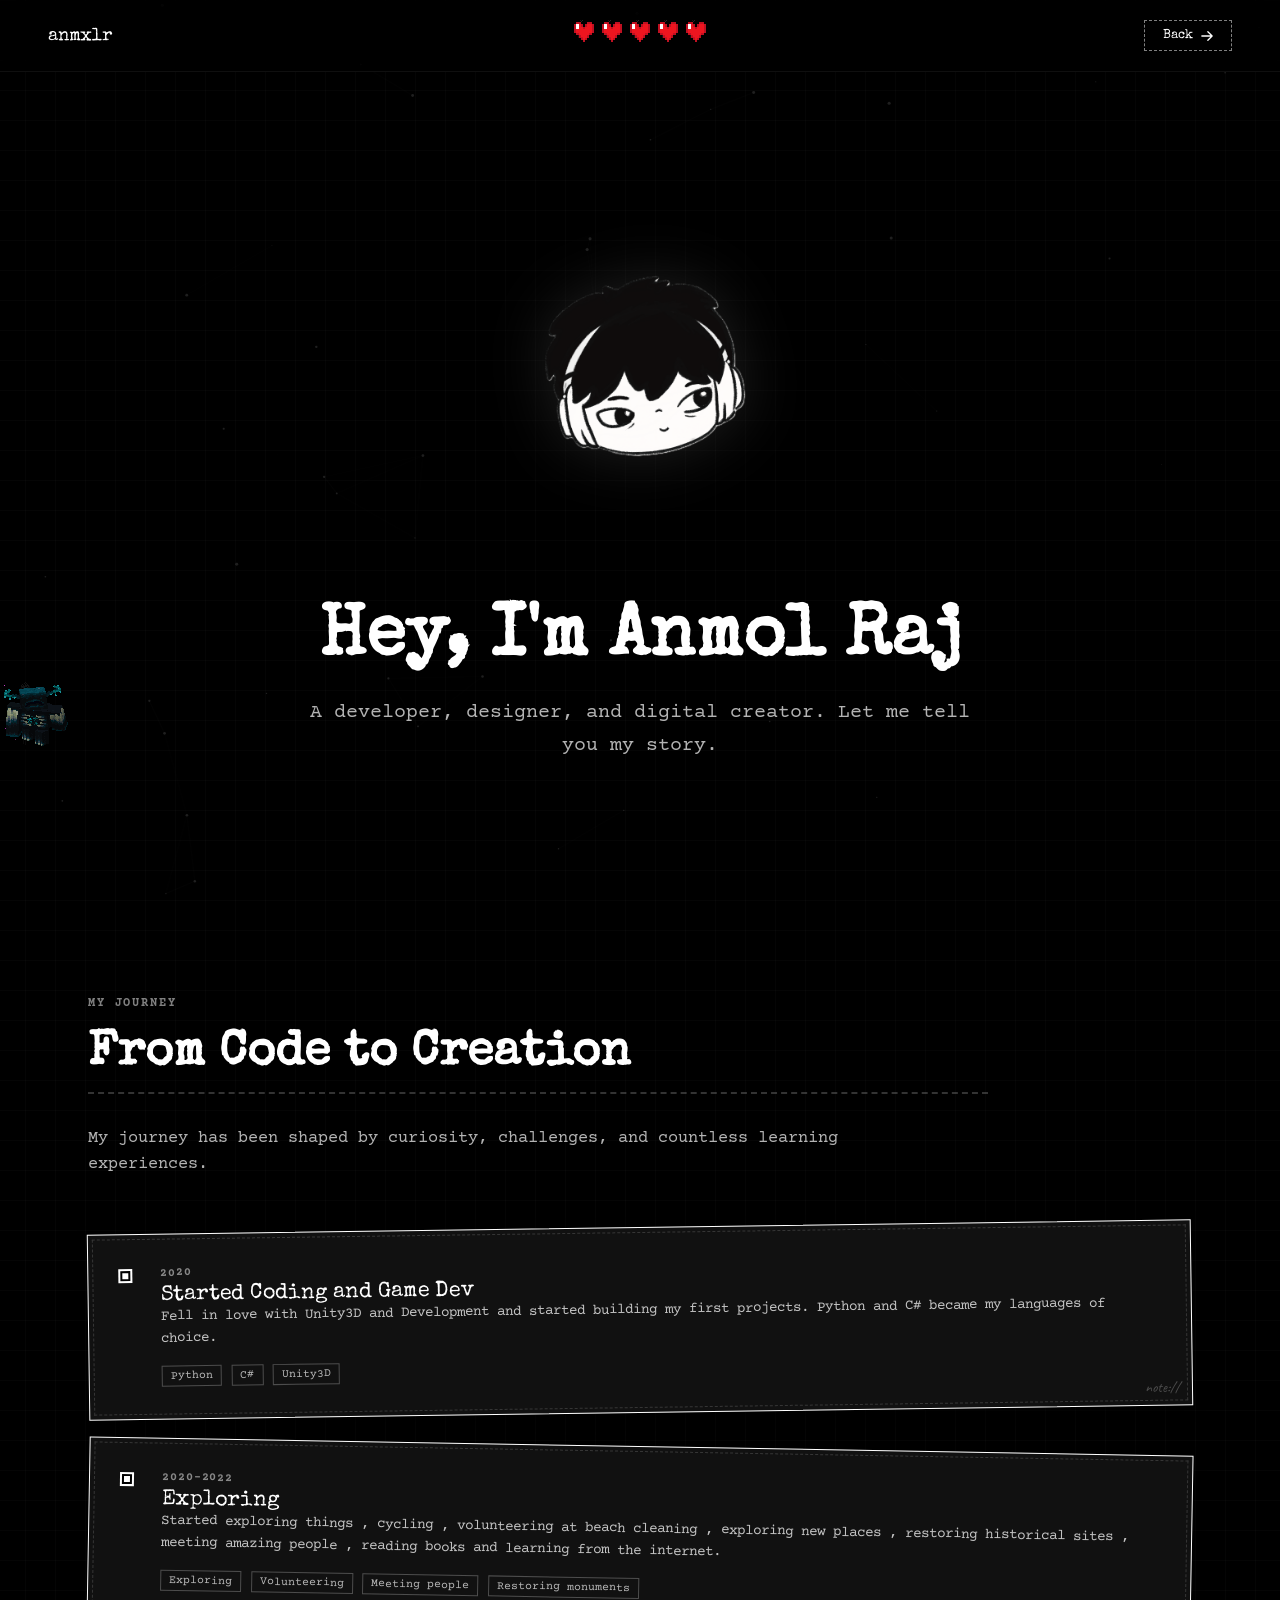
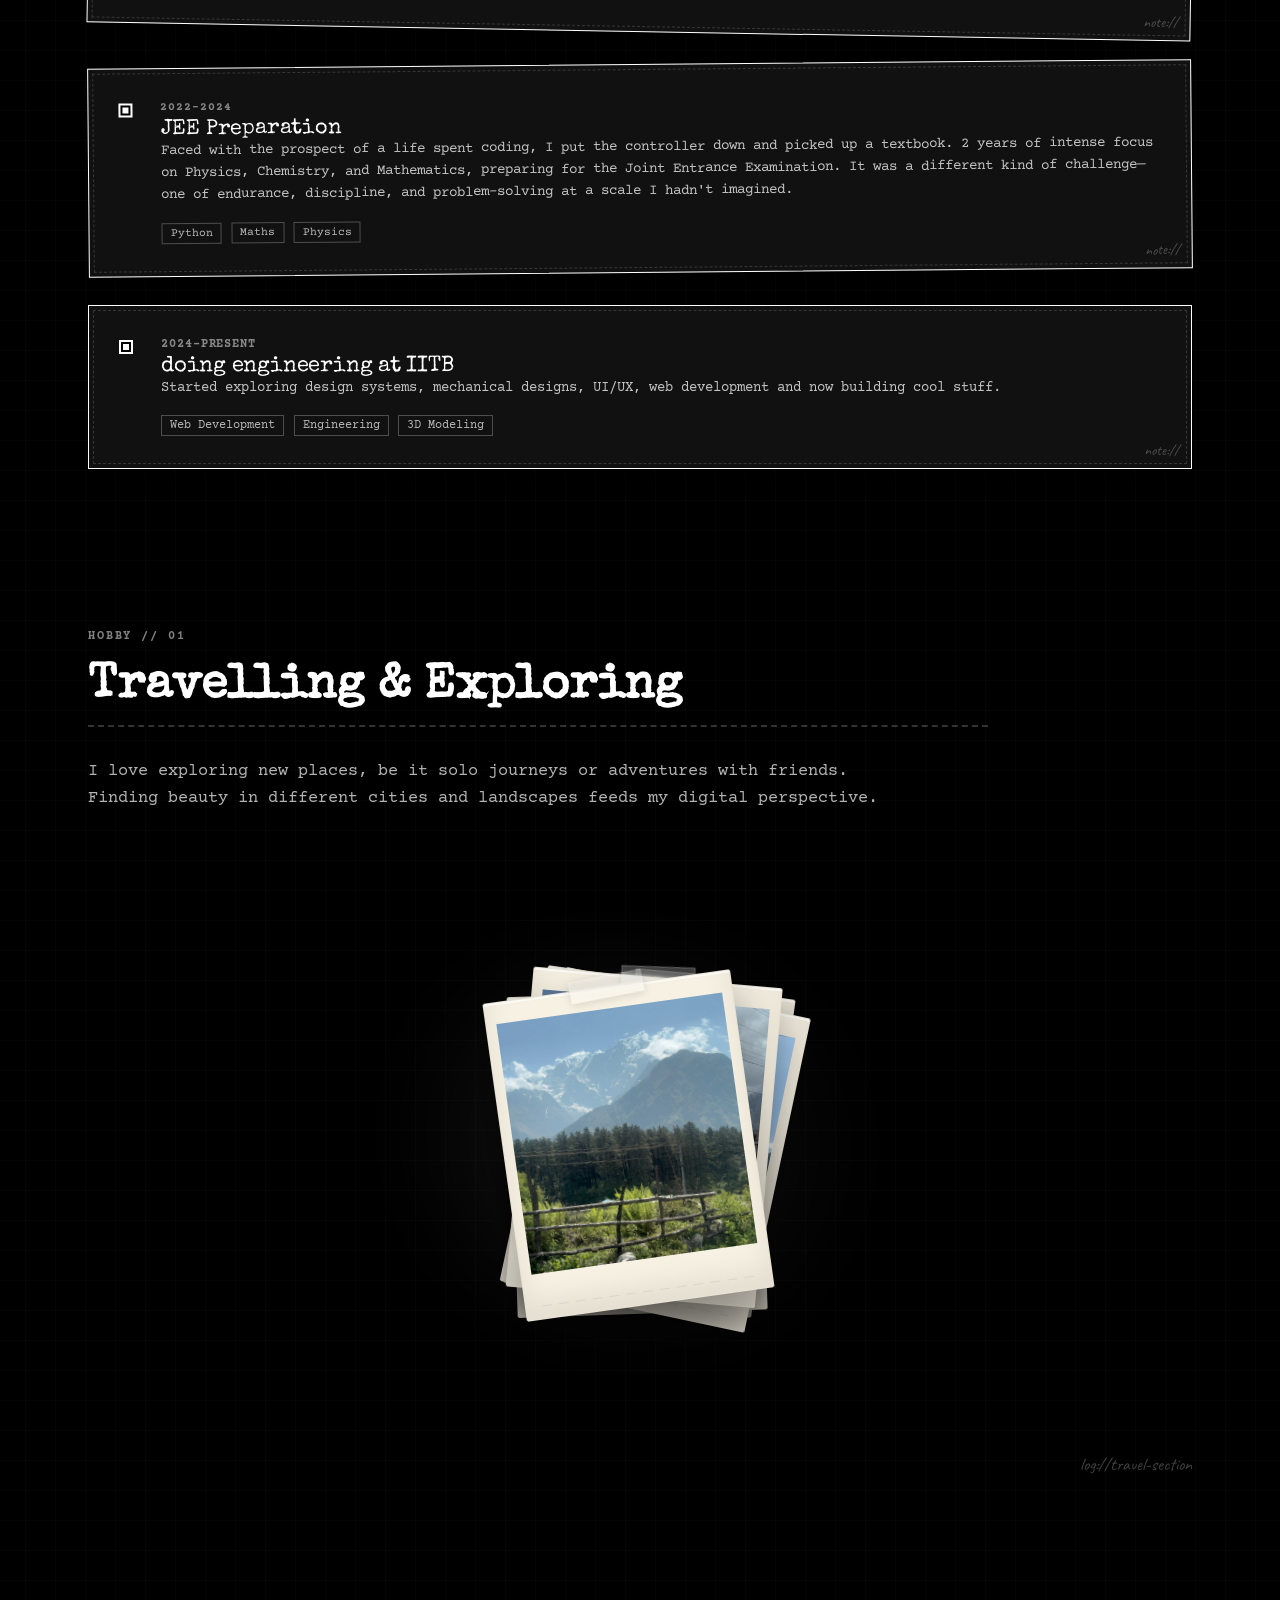
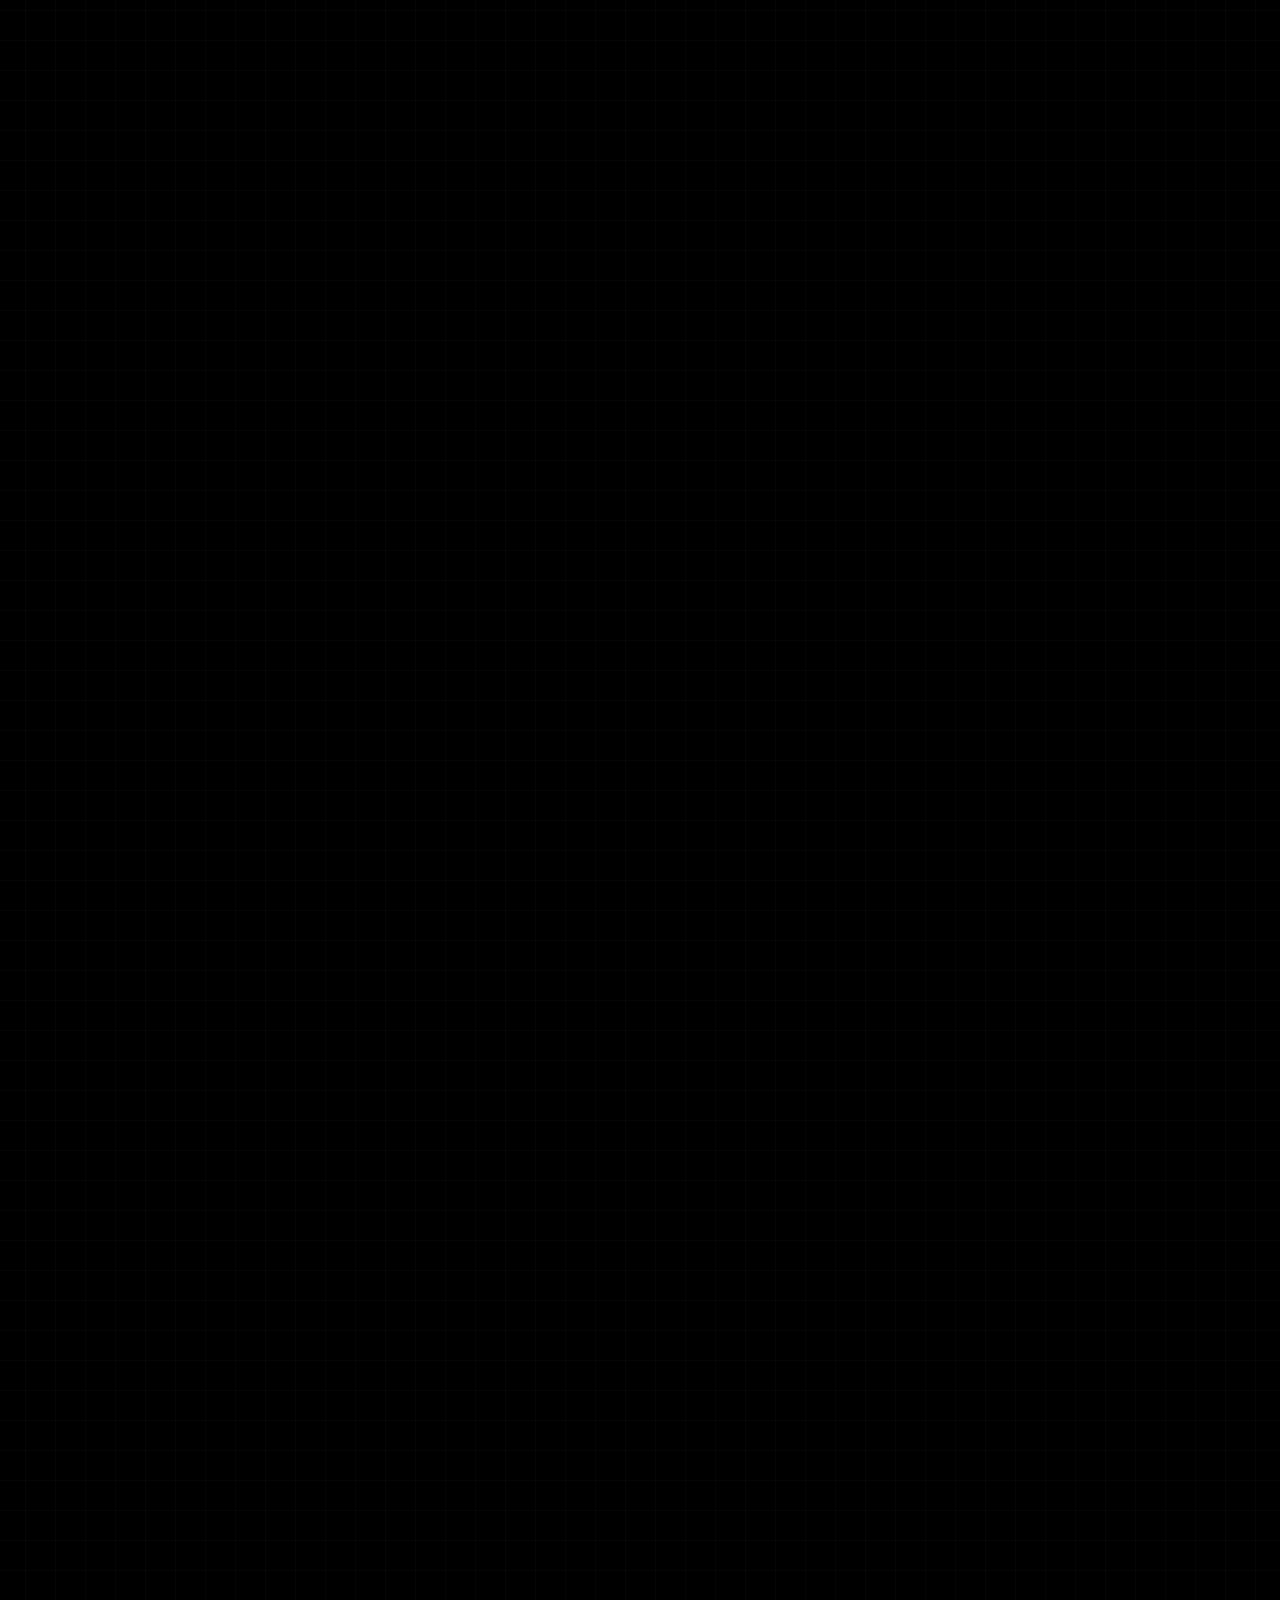
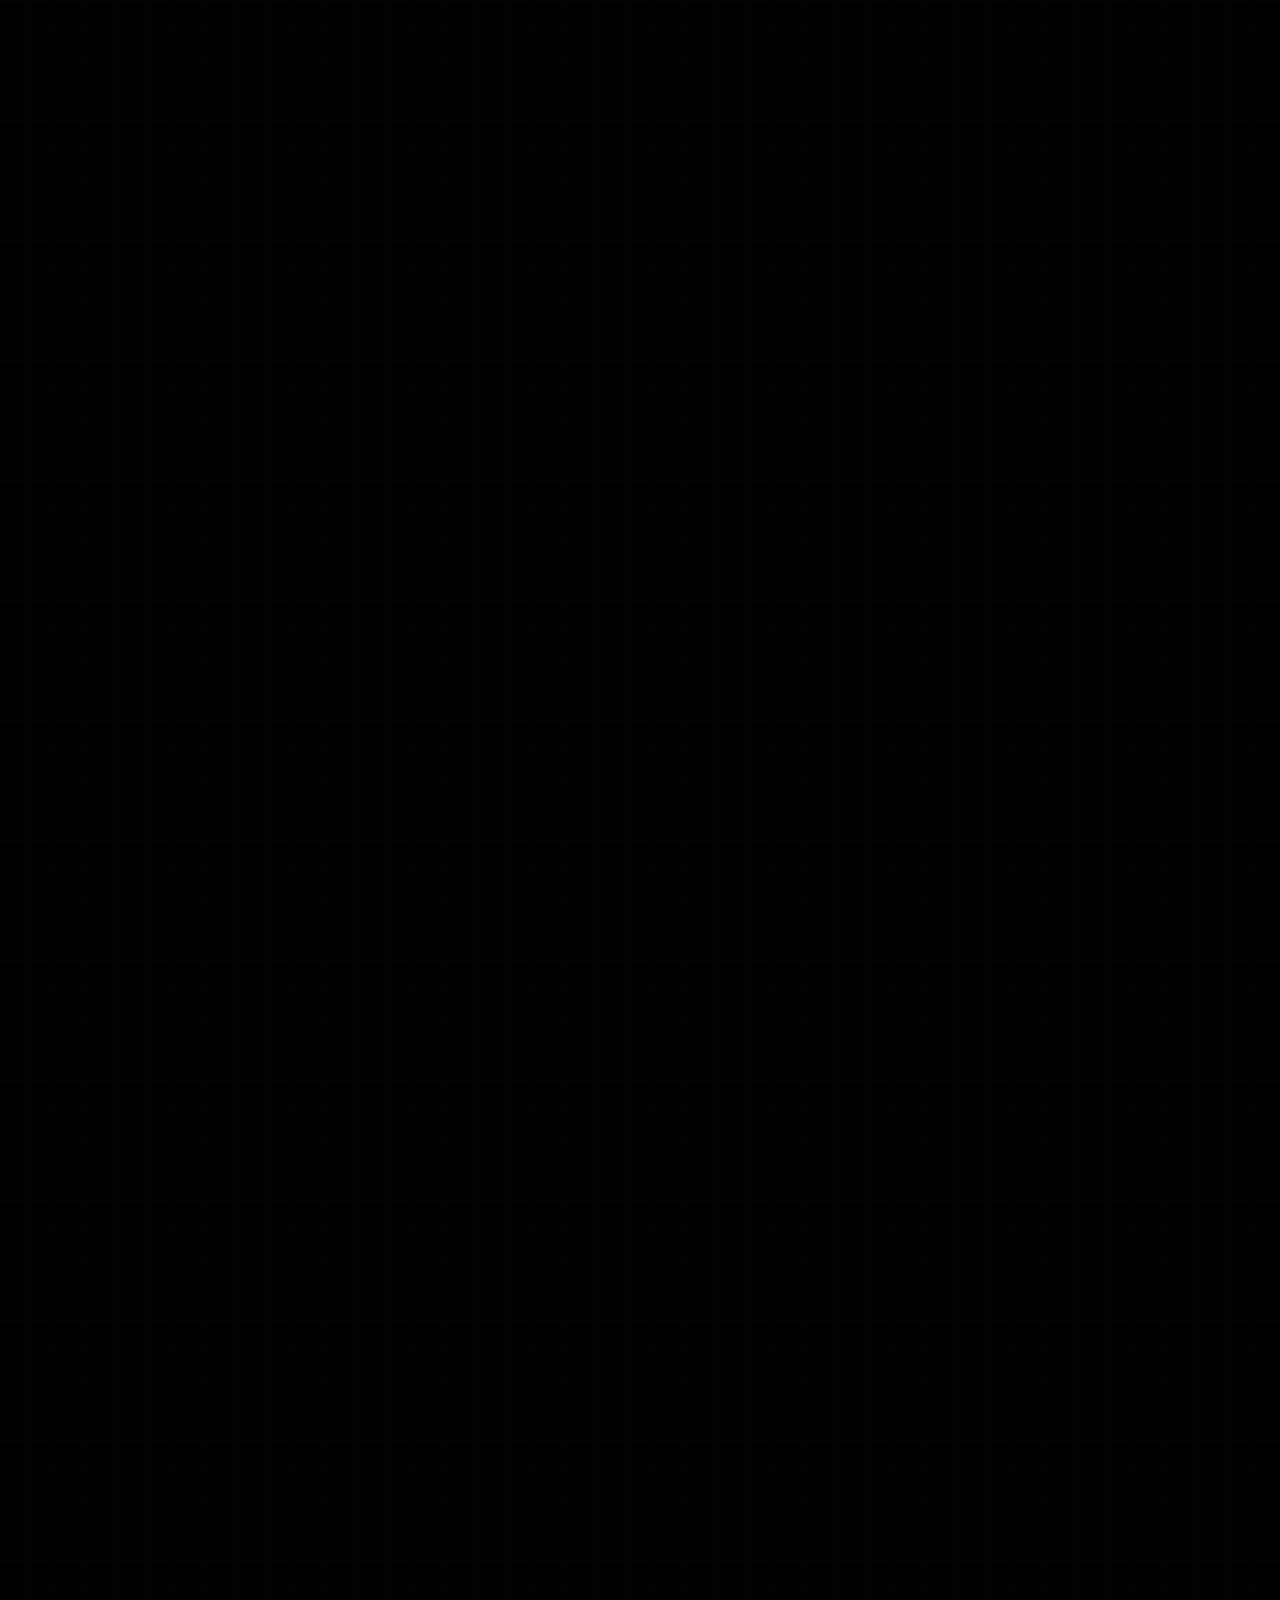
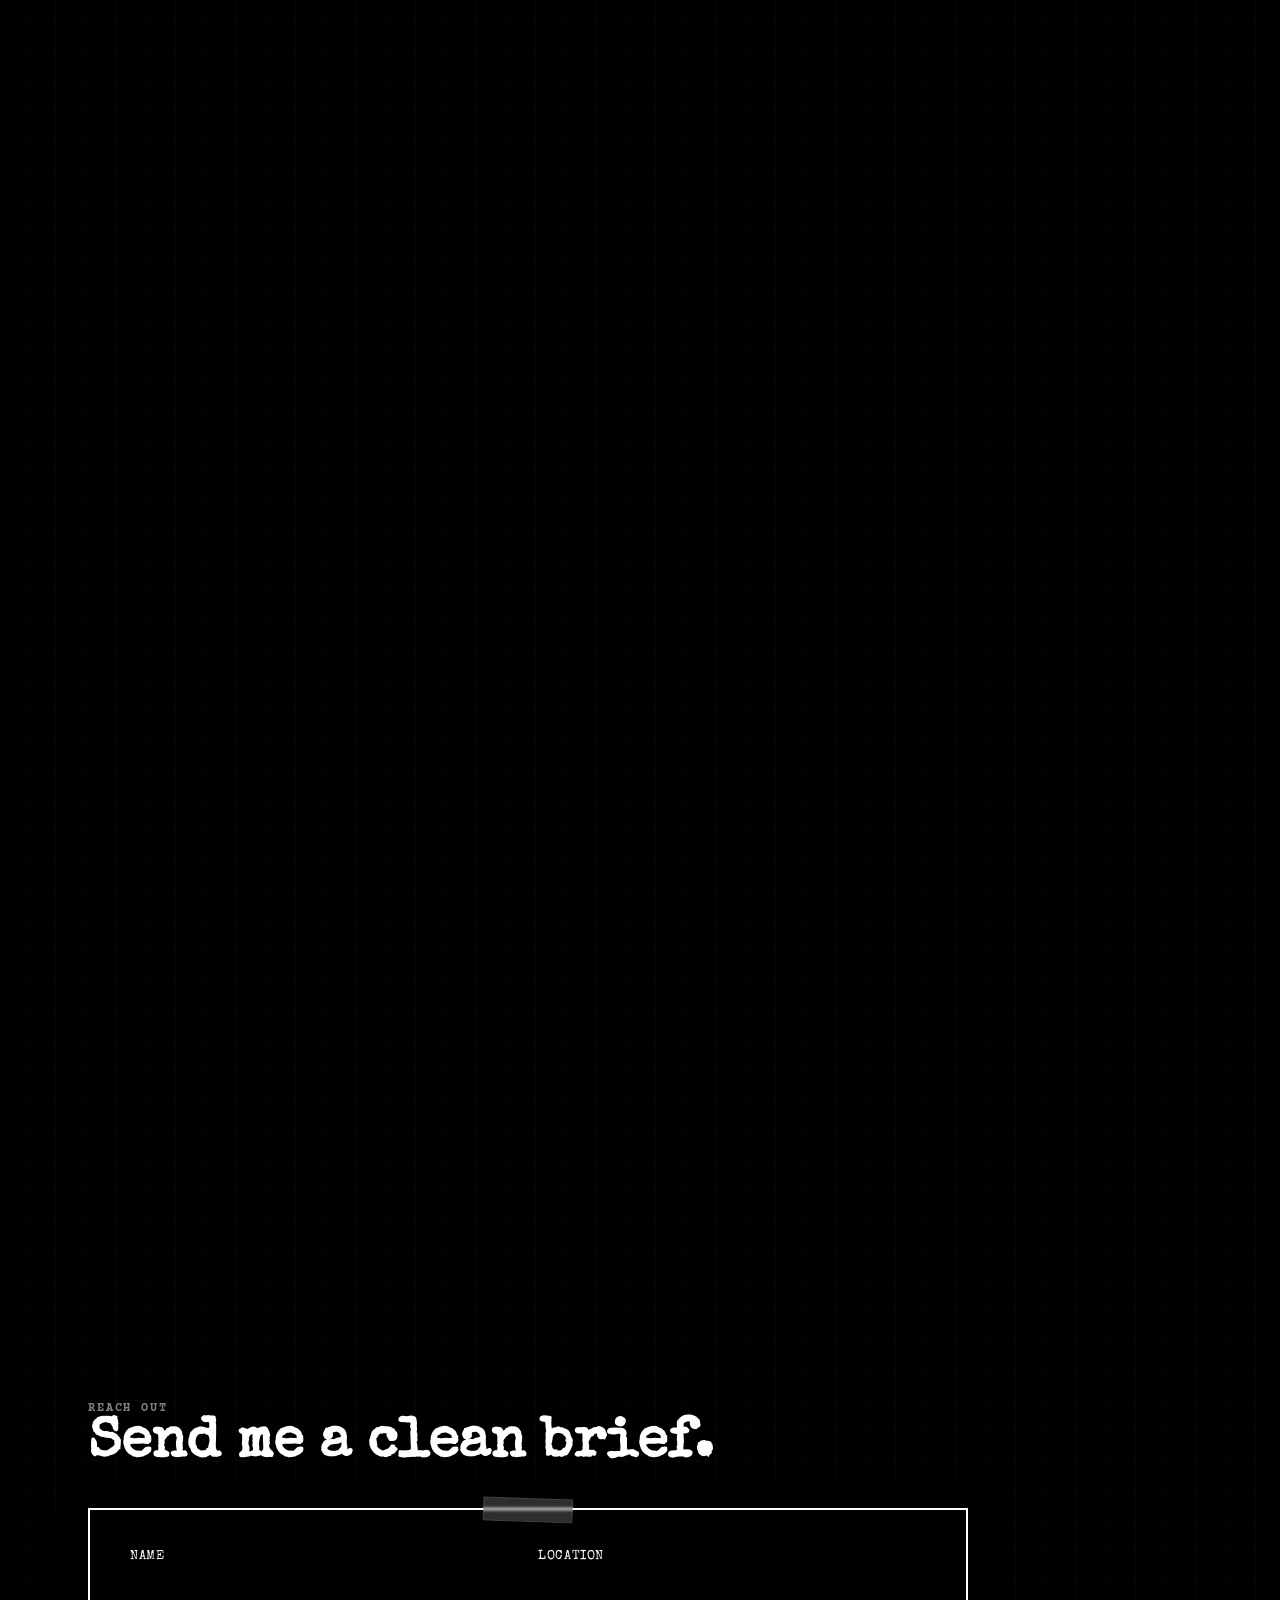
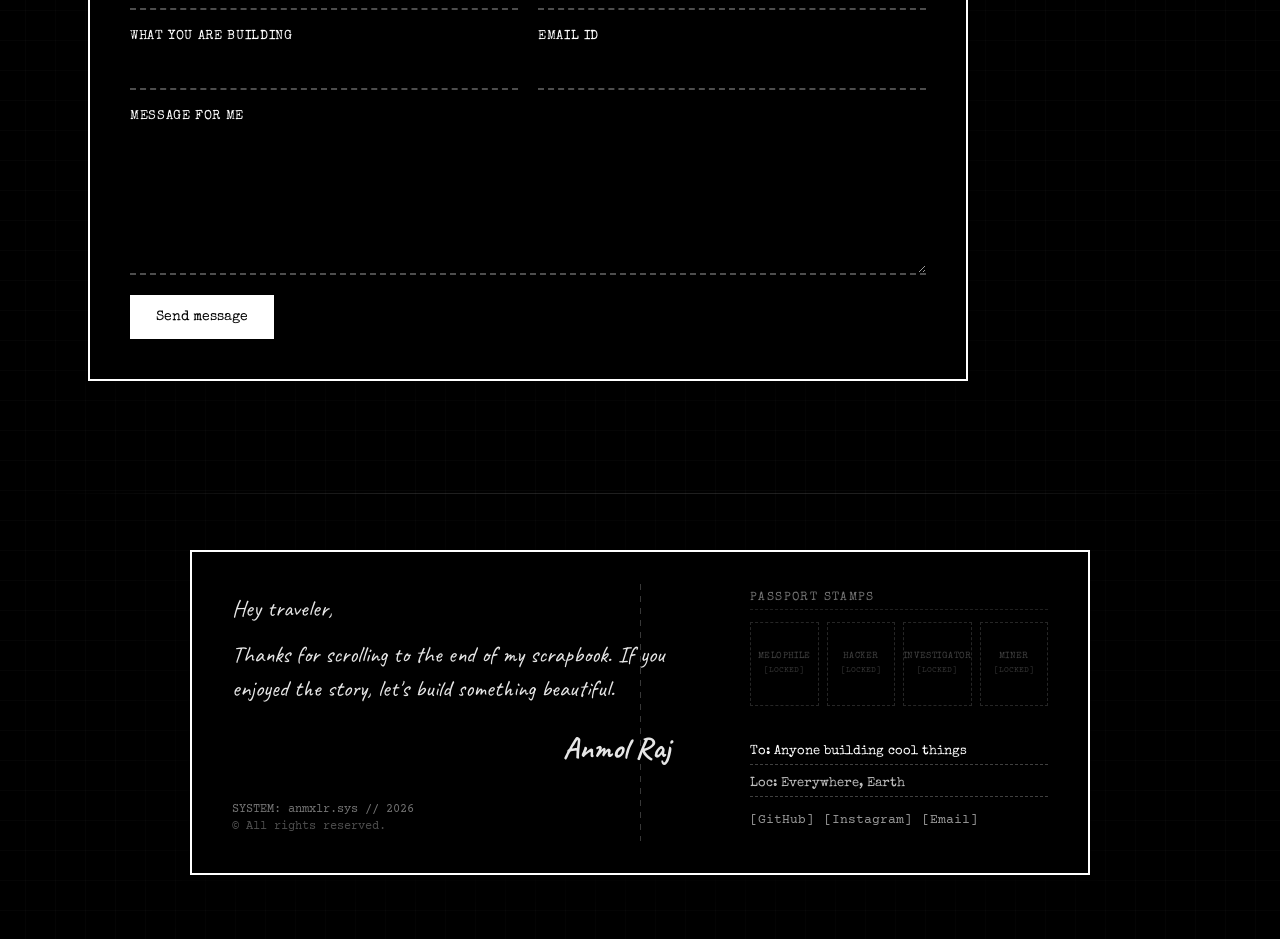
==== src/components/about.html @ 11db7ef5 "added new section , "know me"" ====
<!DOCTYPE html>
<html lang="en">

<head>
    <meta charset="UTF-8">
    <meta name="viewport" content="width=device-width, initial-scale=1.0">
    <meta name="description" content="anmxlr — personal landing page">
    <title>know me</title>
    <!-- Google Fonts for Scrapbook / Typewriter Aesthetic -->
    <link rel="preconnect" href="https://fonts.googleapis.com">
    <link rel="preconnect" href="https://fonts.gstatic.com" crossorigin>
    <link
        href="https://fonts.googleapis.com/css2?family=Caveat:wght@400;700&family=Courier+Prime:ital,wght@0,400;0,700;1,400;1,700&family=Special+Elite&display=swap"
        rel="stylesheet">

    <link rel="stylesheet" href="about.css">
    <link rel="icon" type="image/svg+xml" href="../assets/images/logo.svg" />
    <link rel="shortcut icon" href="../assets/images/logo.svg" />
</head>

<body>

    <!-- ── Main Page ────────────────────────────────── -->
    <div class="main-page" id="main-page">

        <canvas class="constellation-canvas" id="constellation-canvas" aria-hidden="true"></canvas>

        <!-- Top Navigation Bar -->
        <nav class="top-bar" id="top-bar">
            <div class="logo">
                <span>anmxlr</span>
            </div>

            <a href="../../index.html" class="contact-btn" id="contact-btn">
                <span>Back</span>
                <svg class="arrow-icon" viewBox="0 0 14 14" fill="none" xmlns="http://www.w3.org/2000/svg">
                    <path d="M1 7h12M8 2l5 5-5 5" stroke-width="1.5" stroke-linecap="round" stroke-linejoin="round" />
                </svg>
            </a>
        </nav>

        <!-- ── Hero Section ────────────────────────────── -->
        <section class="about-hero" id="about-hero">
            <img src="../assets/images/about/decor/cofee.png" class="decor-image decor-coffee" alt=""
                draggable="false">
            <img src="../assets/images/about/decor/leaf.png" class="decor-image decor-hero-leaf" alt=""
                draggable="false">
            <div class="hero-animated-container">
                <img id="animated-me" class="hero-animated-image" src="../assets/images/about/1.PNG"
                    alt="Animated portrait">
            </div>
            <h1 class="about-hero-title">Hey, I'm Anmol Raj</h1>
            <p class="about-hero-subtitle">A developer, designer, and digital creator. Let me tell you my story.</p>
        </section>



        <!-- ── My Journey Section ────────────────────────────– -->
        <section class="about-content-section" id="journey-section">
            <img src="../assets/images/about/decor/laptop.png" class="decor-image decor-laptop" alt=""
                draggable="false">
            <div class="section-header">
                <div class="section-kicker">My Journey</div>
                <h2 class="section-title">From Code to Creation</h2>
                <p class="section-description">
                    My journey has been shaped by curiosity, challenges, and countless learning experiences.
                </p>
            </div>
            <div class="section-content journey-timeline">
                <div class="content-card">
                    <div class="timeline-item">
                        <div class="card-label">2020</div>
                        <div class="card-title">Started Coding and Game Dev</div>
                        <div class="card-description">
                            Fell in love with Unity3D and Development and started building my first projects. Python and
                            C# became my languages of choice.
                        </div>
                        <div class="card-tags">
                            <span class="tag">Python</span>
                            <span class="tag">C#</span>
                            <span class="tag">Unity3D</span>
                        </div>
                    </div>
                </div>
                <div class="content-card">
                    <div class="timeline-item">
                        <div class="card-label">2020-2022</div>
                        <div class="card-title">Exploring</div>
                        <div class="card-description">
                            Started exploring things , cycling , volunteering at beach cleaning , exploring new places ,
                            restoring historical sites , meeting amazing people , reading books and learning from the
                            internet.
                        </div>
                        <div class="card-tags">
                            <span class="tag">Exploring</span>
                            <span class="tag">Volunteering</span>
                            <span class="tag">Meeting people</span>
                            <span class="tag">Restoring monuments</span>
                        </div>
                    </div>
                </div>
                <div class="content-card">
                    <div class="timeline-item">
                        <div class="card-label">2022-2024</div>
                        <div class="card-title">JEE Preparation</div>
                        <div class="card-description">
                            Faced with the prospect of a life spent coding, I put the controller down and picked up a
                            textbook. 2 years of intense focus on Physics, Chemistry, and Mathematics, preparing for the
                            Joint Entrance Examination. It was a different kind of challenge—one of endurance,
                            discipline, and problem-solving at a scale I hadn't imagined.
                        </div>
                        <div class="card-tags">
                            <span class="tag">Python</span>
                            <span class="tag">Maths</span>
                            <span class="tag">Physics</span>
                        </div>
                    </div>
                </div>

                <div class="content-card">
                    <div class="timeline-item">
                        <div class="card-label">2024-Present</div>
                        <div class="card-title">doing engineering at IITB</div>
                        <div class="card-description">
                            Started exploring design systems, mechanical designs, UI/UX, web development and now
                            building cool stuff.
                        </div>
                        <div class="card-tags">
                            <span class="tag">Web Development</span>
                            <span class="tag">Engineering</span>
                            <span class="tag">3D Modeling</span>
                        </div>
                    </div>
                </div>
            </div>
        </section>

        <!-- ── Travelling Section ────────────────────────────– -->
        <section class="about-content-section hobby-section travel-section" id="travel-section">
            <img src="../assets/images/about/decor/plane.png" class="decor-image decor-plane" alt="" draggable="false">
            <img src="../assets/images/about/decor/wolf.png" class="decor-image decor-wolf" alt="" draggable="false">
            <div class="section-header">
                <div class="section-kicker">Hobby // 01</div>
                <h2 class="section-title">Travelling & Exploring</h2>
                <p class="section-description">
                    I love exploring new places, be it solo journeys or adventures with friends. Finding beauty in
                    different cities and landscapes feeds my digital perspective.
                </p>
            </div>
            <div class="hobby-content">
                <div class="photo-stack travel-photo-stack" data-photo-stack>
                    <div class="photo-stack-frame" aria-label="Travel gallery">
                        <button class="stack-photo" type="button" aria-label="Open travel photo 1"
                            style="--collapsed-x:-8px; --collapsed-y:4px; --collapsed-rot:-8deg; --hover-x:-92px; --hover-y:18px; --hover-rot:-14deg; --explode-x:-360px; --explode-y:-118px; --explode-rot:-8deg;">
                            <img src="../assets/images/travel/gallery/travel-01.jpg" alt="Travel memory 1">
                        </button>
                        <button class="stack-photo" type="button" aria-label="Open travel photo 2"
                            style="--collapsed-x:2px; --collapsed-y:-4px; --collapsed-rot:5deg; --hover-x:-48px; --hover-y:-18px; --hover-rot:-5deg; --explode-x:-178px; --explode-y:78px; --explode-rot:6deg;">
                            <img src="../assets/images/travel/gallery/travel-02.jpg" alt="Travel memory 2">
                        </button>
                        <button class="stack-photo" type="button" aria-label="Open travel photo 3"
                            style="--collapsed-x:10px; --collapsed-y:8px; --collapsed-rot:12deg; --hover-x:0px; --hover-y:-38px; --hover-rot:2deg; --explode-x:0px; --explode-y:-138px; --explode-rot:-2deg;">
                            <img src="../assets/images/travel/gallery/travel-03.jpg" alt="Travel memory 3">
                        </button>
                        <button class="stack-photo" type="button" aria-label="Open travel photo 4"
                            style="--collapsed-x:-2px; --collapsed-y:12px; --collapsed-rot:-2deg; --hover-x:54px; --hover-y:-14px; --hover-rot:7deg; --explode-x:178px; --explode-y:72px; --explode-rot:-6deg;">
                            <img src="../assets/images/travel/gallery/travel-04.jpg" alt="Travel memory 4">
                        </button>
                        <button class="stack-photo" type="button" aria-label="Open travel photo 5"
                            style="--collapsed-x:6px; --collapsed-y:0px; --collapsed-rot:8deg; --hover-x:96px; --hover-y:20px; --hover-rot:14deg; --explode-x:360px; --explode-y:-112px; --explode-rot:8deg;">
                            <img src="../assets/images/travel/gallery/travel-05.jpg" alt="Travel memory 5">
                        </button>
                    </div>
                    <button class="photo-stack-close" type="button" aria-label="Close travel gallery"></button>
                </div>
            </div>
        </section>

        <!-- ── Music Section ────────────────────────────– -->
        <section class="about-content-section hobby-section music-section" id="music-section">
            <img src="../assets/images/about/decor/cassete.png" class="decor-image decor-cassette" alt=""
                draggable="false">
            <img src="../assets/images/about/decor/guitar.png" class="decor-image decor-guitar" alt=""
                draggable="false">
            <img src="../assets/images/about/decor/guitar-2.png" class="decor-image decor-guitar2" alt=""
                draggable="false">
            <img src="../assets/images/about/decor/headphone.png" class="decor-image decor-headphone" alt=""
                draggable="false">
            <div class="section-header">
                <div class="section-kicker">Hobby // 02</div>
                <h2 class="section-title">Sound & Vibes</h2>
                <p class="section-description">
                    Music production and exploring different genres. Synths, lo-fi, and hip-hop are my current
                    favorites. Click below to experience.
                </p>
            </div>
            <div class="hobby-content">
                <div class="vinyl-player-container">
                    <div class="vinyl-player" id="vinyl-player">
                        <div class="vinyl-sleeve">
                            <img src="../assets/images/about/Inrainbowscover.png" alt="In Rainbows Cover"
                                class="sleeve-img">
                        </div>
                        <div class="vinyl-disk-wrapper">
                            <img src="../assets/images/about/disk.png" alt="Vinyl Record" class="vinyl-disk-img">
                        </div>
                        <audio id="vinyl-audio" src="../assets/audio/wierdfishes.mp3" loop></audio>
                    </div>
                </div>

                <div class="artists-collage">
                    <div class="collage-item">
                        <img src="../assets/images/about/music/frank.png" alt="Frank Ocean">
                    </div>
                    <div class="collage-item">
                        <img src="../assets/images/about/music/blond.png" alt="Blonde">
                    </div>
                    <div class="collage-item">
                        <img src="../assets/images/about/music/kendrick.png" alt="Kendrick Lamar">
                    </div>
                    <div class="collage-item">
                        <img src="../assets/images/about/music/mac.png" alt="Mac Miller">
                    </div>
                    <div class="collage-item">
                        <img src="../assets/images/about/music/igor.png" alt="Igor">
                    </div>
                    <div class="collage-item">
                        <img src="../assets/images/about/music/radiohead.png" alt="Radiohead">
                    </div>
                    <div class="collage-item">
                        <img src="../assets/images/about/music/drake.png" alt="Drake">
                    </div>
                    <div class="collage-item">
                        <img src="../assets/images/about/music/cactus.png" alt="Cactus Jack">
                    </div>
                    <div class="collage-item">
                        <img src="../assets/images/about/music/dogs.png" alt="Pink Floyd Dogs">
                    </div>
                </div>
            </div>
        </section>

        <!-- ── Reading Section ────────────────────────────– -->
        <section class="about-content-section hobby-section reading-section" id="reading-section">
            <img src="../assets/images/about/decor/greek.png" class="decor-image decor-greek" alt="" draggable="false">
            <img src="../assets/images/about/decor/brain.png" class="decor-image decor-brain" alt="" draggable="false">
            <img src="../assets/images/about/decor/eins.png" class="decor-image decor-eins" alt="" draggable="false">
            <div class="section-header">
                <div class="section-kicker">Hobby // 03</div>
                <h2 class="section-title">Reading & Philosophy</h2>
                <p class="section-description">
                    Philosophy, sci-fi, and design books fuel my imagination. Currently reading about creative systems,
                    complexity, and human psychology.
                </p>
            </div>
        </section>

        <!-- ── Wildlife and Adventure ────────────────────────────– -->
        <section class="about-content-section hobby-section art-section" id="art-section">
            <img src="../assets/images/about/decor/waves.png" class="decor-image decor-waves" alt="" draggable="false">
            <img src="../assets/images/about/decor/tiger.png" class="decor-image decor-tiger" alt="" draggable="false">
            <div class="section-header">
                <div class="section-kicker">Hobby // 04</div>
                <h2 class="section-title">Adventure and wildlife</h2>
                <p class="section-description">
                    I love to discover new adventures and encounter wildlife in their natural habitats.
                </p>
            </div>
            <div class="hobby-content">
                <div class="photo-stack wildlife-photo-stack" data-photo-stack>
                    <div class="photo-stack-frame" aria-label="Wildlife gallery">
                        <button class="stack-photo" type="button" aria-label="Open wildlife photo 1"
                            style="--collapsed-x:-10px; --collapsed-y:8px; --collapsed-rot:-10deg; --hover-x:-122px; --hover-y:30px; --hover-rot:-16deg; --explode-x:-396px; --explode-y:-152px; --explode-rot:-9deg;">
                            <img src="../assets/images/animal/gallery/animal-01.jpg" alt="Wildlife memory 1">
                        </button>
                        <button class="stack-photo" type="button" aria-label="Open wildlife photo 2"
                            style="--collapsed-x:4px; --collapsed-y:-6px; --collapsed-rot:6deg; --hover-x:-88px; --hover-y:-20px; --hover-rot:-9deg; --explode-x:-206px; --explode-y:-170px; --explode-rot:5deg;">
                            <img src="../assets/images/animal/gallery/animal-02.jpg" alt="Wildlife memory 2">
                        </button>
                        <button class="stack-photo" type="button" aria-label="Open wildlife photo 3"
                            style="--collapsed-x:11px; --collapsed-y:6px; --collapsed-rot:13deg; --hover-x:-44px; --hover-y:-48px; --hover-rot:-2deg; --explode-x:-20px; --explode-y:-184px; --explode-rot:-3deg;">
                            <img src="../assets/images/animal/gallery/animal-03.jpg" alt="Wildlife memory 3">
                        </button>
                        <button class="stack-photo" type="button" aria-label="Open wildlife photo 4"
                            style="--collapsed-x:-4px; --collapsed-y:14px; --collapsed-rot:-3deg; --hover-x:2px; --hover-y:-58px; --hover-rot:4deg; --explode-x:176px; --explode-y:-164px; --explode-rot:7deg;">
                            <img src="../assets/images/animal/gallery/animal-04.jpg" alt="Wildlife memory 4">
                        </button>
                        <button class="stack-photo" type="button" aria-label="Open wildlife photo 5"
                            style="--collapsed-x:8px; --collapsed-y:0px; --collapsed-rot:9deg; --hover-x:54px; --hover-y:-40px; --hover-rot:10deg; --explode-x:386px; --explode-y:-126px; --explode-rot:-7deg;">
                            <img src="../assets/images/animal/gallery/animal-05.jpg" alt="Wildlife memory 5">
                        </button>
                        <button class="stack-photo" type="button" aria-label="Open wildlife photo 6"
                            style="--collapsed-x:-6px; --collapsed-y:-2px; --collapsed-rot:-6deg; --hover-x:-96px; --hover-y:80px; --hover-rot:-11deg; --explode-x:-330px; --explode-y:74px; --explode-rot:8deg;">
                            <img src="../assets/images/animal/gallery/animal-06.jpg" alt="Wildlife memory 6">
                        </button>
                        <button class="stack-photo" type="button" aria-label="Open wildlife photo 7"
                            style="--collapsed-x:2px; --collapsed-y:10px; --collapsed-rot:3deg; --hover-x:-28px; --hover-y:92px; --hover-rot:-3deg; --explode-x:-116px; --explode-y:118px; --explode-rot:-6deg;">
                            <img src="../assets/images/animal/gallery/animal-07.jpg" alt="Wildlife memory 7">
                        </button>
                        <button class="stack-photo" type="button" aria-label="Open wildlife photo 8"
                            style="--collapsed-x:12px; --collapsed-y:12px; --collapsed-rot:15deg; --hover-x:42px; --hover-y:92px; --hover-rot:5deg; --explode-x:112px; --explode-y:112px; --explode-rot:4deg;">
                            <img src="../assets/images/animal/gallery/animal-08.jpg" alt="Wildlife memory 8">
                        </button>
                        <button class="stack-photo" type="button" aria-label="Open wildlife photo 9"
                            style="--collapsed-x:-2px; --collapsed-y:4px; --collapsed-rot:0deg; --hover-x:104px; --hover-y:72px; --hover-rot:13deg; --explode-x:326px; --explode-y:82px; --explode-rot:-4deg;">
                            <img src="../assets/images/animal/gallery/animal-09.jpg" alt="Wildlife memory 9">
                        </button>
                    </div>
                    <button class="photo-stack-close" type="button" aria-label="Close wildlife gallery"></button>
                </div>
            </div>
        </section>

        <!-- ── Sidequests Section ────────────────────────────– -->
        <section class="about-content-section" id="sidequests-section">
            <img src="../assets/images/about/decor/dumbell.png" class="decor-image decor-dumbell" alt=""
                draggable="false">
            <img src="../assets/images/about/decor/leaf.png" class="decor-image decor-leaf" alt="" draggable="false">
            <div class="section-header">
                <div class="section-kicker">Sidequests</div>
                <h2 class="section-title">Fun Projects & Experiments</h2>
                <p class="section-description">
                    Beyond my main work, I pursue passion projects and experimental ideas.
                </p>
            </div>
            <div class="section-content sidequests-list">
                <div class="sidequest-item item-left">
                    <div class="sidequest-num">[01]</div>
                    <div class="sidequest-body">
                        <div class="sidequest-label">Open Source</div>
                        <h3 class="sidequest-title">Contributing</h3>
                        <p class="sidequest-description">
                            Active contributor to open-source projects. Believe in building tools that help the
                            developer community.
                        </p>
                        <div class="sidequest-tags">
                            <span class="tag">GitHub</span>
                            <span class="tag">Documentation</span>
                        </div>
                    </div>
                </div>

                <div class="sidequest-item item-right">
                    <div class="sidequest-num">[02]</div>
                    <div class="sidequest-body">
                        <div class="sidequest-label">Writing</div>
                        <h3 class="sidequest-title">Tech Articles</h3>
                        <p class="sidequest-description">
                            Writing about web development, design, and creative coding. Sharing knowledge and
                            experiences.
                        </p>
                        <div class="sidequest-tags">
                            <span class="tag">Blog</span>
                            <span class="tag">Tutorials</span>
                        </div>
                    </div>
                </div>

                <div class="sidequest-item item-left">
                    <div class="sidequest-num">[03]</div>
                    <div class="sidequest-body">
                        <div class="sidequest-label">Experiments</div>
                        <h3 class="sidequest-title">Pushing Limits</h3>
                        <p class="sidequest-description">
                            Testing new technologies and frameworks. WebGL, AI integration, and browser APIs are my
                            current playgrounds.
                        </p>
                        <div class="sidequest-tags">
                            <span class="tag">WebGL</span>
                            <span class="tag">Cutting Edge</span>
                        </div>
                    </div>
                </div>

                <div class="sidequest-item item-right">
                    <div class="sidequest-num">[04]</div>
                    <div class="sidequest-body">
                        <div class="sidequest-label">Learning</div>
                        <h3 class="sidequest-title">Always Growing</h3>
                        <p class="sidequest-description">
                            Exploring new skills like 3D modeling, AI/ML, and advanced animation techniques to expand my
                            toolkit.
                        </p>
                        <div class="sidequest-tags">
                            <span class="tag">3D</span>
                            <span class="tag">ML</span>
                        </div>
                    </div>
                </div>

            </div>
        </section>

        <!-- ── Minecraft Mini Game Section ────────────────────────────– -->
        <section class="about-content-section" id="minecraft-section">
            <div class="section-header">
                <div class="section-kicker">mini minecraft</div>
                <h2 class="section-title">Mindcraft</h2>
                <p class="section-description">
                    A tiny, lightweight clicker game. Click the block to mine resources, upgrade your tools, and craft
                    the Nether Star!
                </p>
            </div>

            <div class="mc-console-wrapper">
                <div class="mc-console">
                    <!-- Screen Area -->
                    <div class="mc-screen">
                        <div class="mc-block-container">
                            <div class="mc-block" id="mc-active-block">
                                <div class="mc-block-cracks" id="mc-block-cracks"></div>
                                <span class="mc-block-symbol" id="mc-block-symbol">🪨</span>
                            </div>
                        </div>
                        <div class="mc-screen-stats">
                            <div class="mc-block-name" id="mc-block-name">Stone</div>
                            <div class="mc-block-hp-bar">
                                <div class="mc-block-hp-fill" id="mc-block-hp-fill" style="width: 100%;"></div>
                            </div>
                            <div class="mc-block-hp-text" id="mc-block-hp-text">HP: 5 / 5</div>
                        </div>
                    </div>

                    <!-- Controls Area -->
                    <div class="mc-controls">
                        <!-- Inventory Panel -->
                        <div class="mc-inventory">
                            <div class="mc-inv-slot" title="Cobblestone">
                                <span class="mc-inv-icon"><img src="../assets/images/minecraft/stone_icon.png"
                                        alt="Cobblestone" draggable="false"></span>
                                <span class="mc-inv-count" id="mc-count-cobble">0</span>
                            </div>
                            <div class="mc-inv-slot" title="Coal">
                                <span class="mc-inv-icon"><img src="../assets/images/minecraft/coal_icon.webp"
                                        alt="Coal" draggable="false"></span>
                                <span class="mc-inv-count" id="mc-count-coal">0</span>
                            </div>
                            <div class="mc-inv-slot" title="Iron">
                                <span class="mc-inv-icon"><img src="../assets/images/minecraft/iron_icon.webp"
                                        alt="Iron" draggable="false"></span>
                                <span class="mc-inv-count" id="mc-count-iron">0</span>
                            </div>
                            <div class="mc-inv-slot" title="Gold">
                                <span class="mc-inv-icon"><img src="../assets/images/minecraft/gold_icon.webp"
                                        alt="Gold" draggable="false"></span>
                                <span class="mc-inv-count" id="mc-count-gold">0</span>
                            </div>
                            <div class="mc-inv-slot" title="Diamond">
                                <span class="mc-inv-icon"><img src="../assets/images/minecraft/daimond_icon.png"
                                        alt="Diamond" draggable="false"></span>
                                <span class="mc-inv-count" id="mc-count-diamond">0</span>
                            </div>
                        </div>

                        <!-- Upgrade Action Panel -->
                        <div class="mc-actions">
                            <button class="mc-btn" id="mc-upgrade-btn" type="button">
                                <span class="mc-btn-label">Upgrade Pickaxe</span>
                                <span class="mc-btn-cost" id="mc-upgrade-cost">Cost: 10 Cobble</span>
                            </button>
                            <div class="mc-tool-info" id="mc-tool-info">Tool: Hand (Power: 1)</div>
                            <div class="mc-nether-warning" id="mc-nether-warning"></div>
                        </div>
                    </div>
                </div>
            </div>
        </section>

        <!-- ── Currently Doing Section ────────────────────────────– -->
        <section class="about-content-section" id="currently-section">
            <img src="../assets/images/about/decor/laptop.png" class="decor-image decor-currently-laptop" alt=""
                draggable="false">
            <img src="../assets/images/about/decor/brain.png" class="decor-image decor-currently-brain" alt=""
                draggable="false">
            <div class="section-header">
                <div class="section-kicker">Currently Doing</div>
                <h2 class="section-title">What's on My Plate</h2>
                <p class="section-description">
                    Here's what I'm actively working on and excited about right now.
                </p>
            </div>

            <div class="plate-logbook">
                <div class="plate-item">
                    <span class="plate-status">[/]</span>
                    <div class="plate-body">
                        <div class="plate-header">
                            <span class="plate-title">AI System</span>
                            <span class="plate-subtitle">Learning about new AI stuff</span>
                        </div>
                        <span class="plate-progress">▮▮▮▮▮▮▯▯▯ </span>
                    </div>
                </div>
                <div class="plate-item">
                    <span class="plate-status">[/]</span>
                    <div class="plate-body">
                        <div class="plate-header">
                            <span class="plate-title">Robotics</span>
                            <span class="plate-subtitle">Integrating Mechanics and AI</span>
                        </div>
                        <span class="plate-progress">▮▮▮▮▯? ? ? </span>
                    </div>
                </div>
                <div class="plate-item">
                    <span class="plate-status">[/]</span>
                    <div class="plate-body">
                        <div class="plate-header">
                            <span class="plate-title">Exploring the world</span>
                            <span class="plate-subtitle">Exploring LLM APIs</span>
                        </div>
                        <span class="plate-progress">▮▮▮▮▮▯? ? ? </span>
                    </div>
                </div>
                <div class="plate-item">
                    <span class="plate-status">[x]</span>
                    <div class="plate-body">
                        <div class="plate-header">
                            <span class="plate-title">Personal Branding</span>
                            <span class="plate-subtitle">Content & Community</span>
                        </div>
                        <span class="plate-progress">▮▮▮▮▮▮▯▯▯ </span>
                    </div>
                </div>
            </div>
        </section>

        <!-- Reach Out Section -->
        <section class="reach-section" id="reach-section">
            <img src="../assets/images/about/decor/moeny.png" class="decor-image decor-money" alt="" draggable="false">
            <img src="../assets/images/about/decor/plane.png" class="decor-image decor-reach-plane" alt=""
                draggable="false">
            <div class="section-kicker">Reach Out</div>
            <h2 class="reach-title">Send me a clean brief.</h2>
            <form class="reach-form" id="reach-form">
                <div class="reach-field">
                    <label for="reach-name">Name</label>
                    <input id="reach-name" name="name" autocomplete="name" required>
                </div>
                <div class="reach-field">
                    <label for="reach-location">Location</label>
                    <input id="reach-location" name="location" autocomplete="address-level2">
                </div>
                <div class="reach-field">
                    <label for="reach-building">What you are building</label>
                    <input id="reach-building" name="building" required>
                </div>
                <div class="reach-field">
                    <label for="reach-email">Email ID</label>
                    <input id="reach-email" name="email" type="email" autocomplete="email" required>
                </div>
                <div class="reach-field reach-field-full">
                    <label for="reach-message">Message for me</label>
                    <textarea id="reach-message" name="message" rows="5" required></textarea>
                </div>
                <button class="reach-send" type="submit">Send message</button>
            </form>
        </section>

        <!-- ── Footer ─────────────────────────────── -->
        <footer class="footer" id="footer">
            <div class="footer-divider"></div>
            <div class="peeking-cat-container">
                <img src="../assets/images/about/cat.png" alt="peeking cat" class="peeking-cat">
            </div>
            <div class="postcard-footer">
                <div class="postcard-left">
                    <div class="postcard-msg">
                        <p class="handwritten">Hey traveler,</p>
                        <p class="handwritten">Thanks for scrolling to the end of my scrapbook. If you enjoyed the
                            story, let's build something beautiful.</p>
                        <p class="handwritten signature">Anmol Raj</p>
                    </div>
                    <div class="postcard-meta">
                        <p class="typewriter">SYSTEM: anmxlr.sys // 2026</p>
                        <p class="typewriter-sub">© All rights reserved.</p>
                    </div>
                </div>
                <div class="postcard-right">
                    <div class="passport-booklet">
                        <div class="passport-header">PASSPORT STAMPS</div>
                        <div class="passport-stamps-grid">
                            <div class="passport-stamp-slot" id="stamp-melophile">
                                <div class="stamp-holes"></div>
                                <span class="stamp-title">MELOPHILE</span>
                                <span class="stamp-status">[LOCKED]</span>
                            </div>
                            <div class="passport-stamp-slot" id="stamp-hacker">
                                <div class="stamp-holes"></div>
                                <span class="stamp-title">HACKER</span>
                                <span class="stamp-status">[LOCKED]</span>
                            </div>
                            <div class="passport-stamp-slot" id="stamp-investigator">
                                <div class="stamp-holes"></div>
                                <span class="stamp-title">INVESTIGATOR</span>
                                <span class="stamp-status">[LOCKED]</span>
                            </div>
                            <div class="passport-stamp-slot" id="stamp-miner">
                                <div class="stamp-holes"></div>
                                <span class="stamp-title">MINER</span>
                                <span class="stamp-status">[LOCKED]</span>
                            </div>
                        </div>
                    </div>
                    <div class="postcard-address">
                        <div class="address-line line-to">To: Anyone building cool things</div>
                        <div class="address-line">Loc: Everywhere, Earth</div>
                        <div class="address-line link-line">
                            <a href="https://github.com/anmxlr" class="post-link" target="_blank">[GitHub]</a>
                            <a href="https://instagram.com/anmxlr" class="post-link" target="_blank">[Instagram]</a>
                            <a href="mailto:anmxlr@gmail.com" class="post-link">[Email]</a>
                        </div>
                    </div>
                </div>
            </div>
        </footer>

        <!-- Film grain texture overlay -->
        <div class="grain"></div>
        <div class="nether-portal-transition" id="portal-transition"></div>
    </div>

    <!-- SVG Distressed Ink Stamp Filter -->
    <svg style="width:0; height:0; position:absolute; pointer-events:none;" aria-hidden="true">
        <filter id="distressed-stamp">
            <feTurbulence type="fractalNoise" baseFrequency="0.04" numOctaves="4" result="noise" />
            <feDisplacementMap in="SourceGraphic" in2="noise" scale="3" xChannelSelector="R" yChannelSelector="G"
                result="displaced" />
            <feColorMatrix type="matrix" values="1 0 0 0 0  0 1 0 0 0  0 0 1 0 0  0 0 0 18 -8.5" />
            <feComposite operator="in" in2="SourceGraphic" />
        </filter>
    </svg>

    <script src="about.js"></script>
</body>

</html>
---- src/components/about.css ----
/* ── Reset & Base ────────────────────────────────── */
@import url('https://fonts.googleapis.com/css2?family=Inter:wght@300;400;500;600;700;800;900&display=swap');

*,
*::before,
*::after {
  margin: 0;
  padding: 0;
  box-sizing: border-box;
}

img {
  user-select: none;
  -webkit-user-select: none;
  -webkit-user-drag: none;
}

*::selection {
  background-color: #d00000 !important;
  color: #000000 !important;
}

*::-moz-selection {
  background-color: #d00000 !important;
  color: #000000 !important;
}

*::-webkit-selection {
  background-color: #d00000 !important;
  color: #000000;
}

html {
  font-family: 'Courier Prime', Courier, monospace;
  -webkit-font-smoothing: antialiased;
  -moz-osx-font-smoothing: grayscale;
  scroll-behavior: smooth;
  overflow-x: clip;
}

body {
  background: #000000;
  color: #ffffff;
  min-height: 100vh;
  overflow-x: clip;
}

/* ── Main Page ───────────────────────────────────── */
.main-page {
  min-height: 100vh;
  background-color: #000000;
  background-image: 
    linear-gradient(rgba(255, 255, 255, 0.02) 1px, transparent 1px),
    linear-gradient(90deg, rgba(255, 255, 255, 0.02) 1px, transparent 1px);
  background-size: 30px 30px;
  background-position: center top;
  opacity: 0;
  transition: opacity 0.5s ease 0.4s;
}

.main-page.visible {
  opacity: 1;
}

.constellation-canvas {
  position: fixed;
  inset: 0;
  z-index: 1;
  width: 100%;
  height: 100%;
  pointer-events: none;
  opacity: 0;
  transition: opacity 1.2s ease;
  mix-blend-mode: screen;
}

.main-page.visible .constellation-canvas {
  opacity: 0.22;
}

/* ── Top Navigation Bar ──────────────────────────── */
.top-bar {
  position: fixed;
  top: 0;
  left: 0;
  right: 0;
  z-index: 100;
  display: flex;
  align-items: center;
  justify-content: space-between;
  padding: 0 clamp(1.5rem, 4vw, 3rem);
  height: 72px;
  background: rgba(0, 0, 0, 0.6);
  backdrop-filter: blur(20px);
  -webkit-backdrop-filter: blur(20px);
  border-bottom: 1px solid rgba(255, 255, 255, 0.06);
  transform: translateY(-100%);
  transition: transform 0.7s cubic-bezier(0.22, 1, 0.36, 1);
}

.top-bar.visible {
  transform: translateY(0);
}

.logo {
  font-family: 'Special Elite', Courier, monospace;
  font-size: 1.15rem;
  color: #ffffff;
  letter-spacing: -0.01em;
  cursor: pointer;
  user-select: none;
  position: relative;
  display: flex;
  align-items: center;
  gap: 10px;
}

.logo-icon {
  width: 20px;
  height: 20px;
  object-fit: contain;
  filter: invert(1) grayscale(1);
  transition: transform 0.3s cubic-bezier(0.22, 1, 0.36, 1);
}

.logo:hover .logo-icon {
  transform: rotate(15deg) scale(1.1);
}

.logo::after {
  content: '';
  position: absolute;
  bottom: -4px;
  left: 0;
  width: 0;
  height: 1px;
  border-bottom: 1.5px dashed #ffffff;
  transition: width 0.3s cubic-bezier(0.22, 1, 0.36, 1);
}

.logo:hover::after {
  width: 100%;
}

.nav-tabs {
  display: flex;
  align-items: center;
  gap: 32px;
}

.nav-tab {
  font-family: 'Inter', sans-serif;
  font-size: 0.85rem;
  font-weight: 500;
  color: rgba(255, 255, 255, 0.65);
  text-decoration: none;
  transition: color 0.3s ease, opacity 0.3s ease;
  position: relative;
  padding: 6px 0;
}

.nav-tab::after {
  content: '';
  position: absolute;
  bottom: 0;
  left: 0;
  width: 0;
  height: 1.5px;
  background: #ffffff;
  transition: width 0.3s cubic-bezier(0.22, 1, 0.36, 1);
}

.nav-tab:hover {
  color: #ffffff;
}

.nav-tab:hover::after {
  width: 100%;
}

/* Hover style using :has() and :not() - dims other tabs when one is hovered */
.nav-tabs:has(.nav-tab:hover) .nav-tab:not(:hover) {
  opacity: 0.35;
}

.contact-btn {
  position: relative;
  display: inline-flex;
  align-items: center;
  gap: 8px;
  padding: 8px 18px;
  font-family: 'Special Elite', Courier, monospace;
  font-size: 0.82rem;
  color: #ffffff;
  background: transparent;
  border: 1px dashed rgba(255, 255, 255, 0.5);
  border-radius: 0;
  cursor: pointer;
  overflow: hidden;
  transition: all 0.3s cubic-bezier(0.22, 1, 0.36, 1);
  text-decoration: none;
}

.contact-btn::before {
  content: '';
  position: absolute;
  inset: 0;
  background: #ffffff;
  transform: scaleX(0);
  transform-origin: right;
  transition: transform 0.3s cubic-bezier(0.22, 1, 0.36, 1);
  z-index: 0;
}

.contact-btn:hover {
  border-style: solid;
  border-color: #ffffff;
}

.contact-btn:hover::before {
  transform: scaleX(1);
  transform-origin: left;
}

.contact-btn span {
  position: relative;
  z-index: 1;
  transition: color 0.3s ease;
}

.contact-btn:hover span {
  color: #000000;
}

.contact-btn .arrow-icon {
  position: relative;
  z-index: 1;
  width: 12px;
  height: 12px;
  transition: transform 0.3s ease, color 0.3s ease;
  stroke: #ffffff;
}

.contact-btn:hover .arrow-icon {
  transform: translateX(3px);
  stroke: #000000;
}



/* ── Hero Section ────────────────────────────────── */
.about-hero {
  display: flex;
  flex-direction: column;
  align-items: center;
  justify-content: center;
  min-height: 100vh;
  padding: 72px clamp(1.5rem, 4vw, 3rem) 2rem;
  text-align: center;
  position: relative;
  z-index: 10;
}

.about-hero::before {
  content: '';
  position: absolute;
  inset: 0;
  pointer-events: none;
  z-index: 0;
}

.hero-animated-container {
  position: relative;
  z-index: 1;
  margin-bottom: 2rem;
  width: clamp(260px, 45vw, 420px);
  height: clamp(260px, 45vw, 420px);
  display: flex;
  align-items: center;
  justify-content: center;
}

.hero-animated-image {
  width: 100%;
  height: 100%;
  object-fit: contain;
  cursor: pointer;
  filter: drop-shadow(0 0 30px rgba(255, 255, 255, 0.12));
  transition: transform 0.4s cubic-bezier(0.22, 1, 0.36, 1), filter 0.4s cubic-bezier(0.22, 1, 0.36, 1);
}

.hero-animated-image:hover {
  transform: scale(1.06);
  filter: drop-shadow(0 0 45px rgba(255, 255, 255, 0.22));
}

.hero-animated-image.animating {
  animation: none;
}

.about-hero-title {
  font-family: 'Special Elite', Courier, monospace;
  max-width: 900px;
  font-size: clamp(2rem, 7vw, 4.5rem);
  line-height: 1.15;
  color: #ffffff;
  margin-bottom: 1rem;
}

.about-hero-subtitle {
  font-family: 'Courier Prime', Courier, monospace;
  max-width: 700px;
  font-size: clamp(0.95rem, 1.8vw, 1.25rem);
  line-height: 1.65;
  color: rgba(255, 255, 255, 0.7);
  margin-bottom: 2rem;
}



/* ── Content Sections ────────────────────────────── */
.about-content-section {
  position: relative;
  z-index: 10;
  max-width: 1200px;
  margin: 0 auto;
  padding: 6rem clamp(1.5rem, 4vw, 3rem);
  opacity: 0;
  transform: translateY(30px);
  transition: opacity 0.8s cubic-bezier(0.22, 1, 0.36, 1),
    transform 0.8s cubic-bezier(0.22, 1, 0.36, 1);
}

.about-content-section.visible {
  opacity: 1;
  transform: translateY(0);
}

.section-header {
  display: flex;
  flex-direction: column;
  gap: 1rem;
  margin-bottom: 3rem;
}

.section-kicker {
  font-family: 'Courier Prime', Courier, monospace;
  font-size: 0.78rem;
  font-weight: 700;
  letter-spacing: 0.15em;
  text-transform: uppercase;
  color: rgba(255, 255, 255, 0.5);
}

.section-title {
  font-family: 'Special Elite', Courier, monospace;
  max-width: 900px;
  font-size: clamp(1.8rem, 5vw, 3rem);
  line-height: 1.2;
  color: #ffffff;
  background: none;
  -webkit-background-clip: unset;
  -webkit-text-fill-color: unset;
  background-clip: unset;
  border-bottom: 2px dashed rgba(255, 255, 255, 0.2);
  display: inline-block;
  padding-bottom: 0.5rem;
}

.section-description {
  font-family: 'Courier Prime', Courier, monospace;
  max-width: 800px;
  font-size: clamp(0.9rem, 1.4vw, 1.05rem);
  line-height: 1.6;
  color: rgba(255, 255, 255, 0.7);
  margin-top: 1rem;
}

.section-content {
  display: grid;
  gap: 2rem;
}

.content-card {
  padding: clamp(1.25rem, 2.5vw, 2rem);
  border: 1.5px solid #ffffff;
  border-radius: 0;
  background: #111111;
  box-shadow: 0 4px 12px rgba(0, 0, 0, 0.5);
  transition: all 0.35s cubic-bezier(0.25, 0.8, 0.25, 1);
  position: relative;
  overflow: visible;
}

.content-card::after {
  content: '';
  position: absolute;
  inset: 4px;
  border: 1px dashed rgba(255, 255, 255, 0.15);
  pointer-events: none;
}

.content-card:hover {
  border-color: #ffffff;
  background: #151515;
  transform: scale(1.02) rotate(0deg) !important;
  box-shadow: 0 12px 30px rgba(255, 255, 255, 0.1);
}

.card-header {
  display: flex;
  align-items: flex-start;
  gap: 1.25rem;
  margin-bottom: 1.25rem;
}

.card-icon {
  font-family: 'Special Elite', Courier, monospace;
  font-size: 0.85rem;
  color: #000000;
  display: flex;
  align-items: center;
  justify-content: center;
  width: 44px;
  height: 32px;
  border-radius: 0;
  background: #ffffff;
  border: 1px solid #ffffff;
  transition: all 0.3s ease;
  font-weight: 700;
}

.content-card:hover .card-icon {
  background: #000000;
  color: #ffffff;
  border-color: #ffffff;
}

.card-title {
  font-family: 'Special Elite', Courier, monospace;
  font-size: clamp(1.1rem, 2vw, 1.35rem);
  font-weight: normal;
  color: #ffffff;
  letter-spacing: -0.01em;
}

.card-label {
  font-family: 'Courier Prime', Courier, monospace;
  font-size: 0.72rem;
  font-weight: 700;
  text-transform: uppercase;
  letter-spacing: 0.08em;
  color: rgba(255, 255, 255, 0.5);
  margin-bottom: 0.3rem;
}

.card-description {
  font-family: 'Courier Prime', Courier, monospace;
  font-size: 0.9rem;
  line-height: 1.55;
  color: rgba(255, 255, 255, 0.75);
  margin-bottom: 1rem;
}

.card-tags {
  display: flex;
  flex-wrap: wrap;
  gap: 0.6rem;
}

.tag {
  display: inline-flex;
  align-items: center;
  gap: 4px;
  padding: 3px 8px;
  border: 1px solid rgba(255, 255, 255, 0.25);
  border-radius: 0;
  font-family: 'Courier Prime', Courier, monospace;
  font-size: 0.72rem;
  font-weight: normal;
  color: rgba(255, 255, 255, 0.7);
  background: transparent;
  transition: all 0.25s ease;
}

.tag:hover {
  border-color: #ffffff;
  background: #ffffff;
  color: #000000;
}

/* Grid layout for multiple cards */
.journey-timeline {
  display: grid;
  gap: 2rem;
}

.timeline-item {
  position: relative;
  padding-left: 2.5rem;
}

.timeline-item::before {
  content: '';
  position: absolute;
  left: 0;
  top: 4px;
  width: 10px;
  height: 10px;
  background: #ffffff;
  border: 2px solid #000000;
  border-radius: 0;
  box-shadow: 0 0 0 2px #ffffff;
}

.timeline-item:not(:last-child)::after {
  content: '';
  position: absolute;
  left: 4px;
  top: 18px;
  width: 2px;
  height: calc(100% + 1rem);
  background: repeating-linear-gradient(
    to bottom,
    #ffffff,
    #ffffff 4px,
    transparent 4px,
    transparent 8px
  );
}

.hobbies-grid {
  display: grid;
  grid-template-columns: repeat(auto-fit, minmax(280px, 1fr));
  gap: 2rem;
}

/* ── Sidequests List ── */
.sidequests-list {
  display: flex;
  flex-direction: column;
  gap: 4rem;
  margin-top: 2rem;
  width: 100%;
}

.sidequest-item {
  display: flex;
  gap: 2.5rem;
  max-width: 840px;
  position: relative;
  transition: transform 0.3s ease;
  width: 100%;
}

.sidequest-item.item-left {
  align-self: flex-start;
}

.sidequest-item.item-right {
  align-self: flex-end;
  flex-direction: row-reverse;
  text-align: right;
}

.sidequest-item.item-center {
  align-self: center;
  max-width: 680px;
  text-align: center;
  flex-direction: column;
  align-items: center;
}

.sidequest-num {
  font-family: 'Special Elite', Courier, monospace;
  font-size: 1.8rem;
  color: rgba(255, 255, 255, 0.35);
  line-height: 1;
  font-weight: bold;
}

.sidequest-body {
  display: flex;
  flex-direction: column;
  gap: 0.5rem;
  flex: 1;
}

.sidequest-label {
  font-family: 'Courier Prime', Courier, monospace;
  font-size: 0.72rem;
  font-weight: 700;
  text-transform: uppercase;
  letter-spacing: 0.08em;
  color: rgba(255, 255, 255, 0.45);
}

.sidequest-title {
  font-family: 'Special Elite', Courier, monospace;
  font-size: 1.4rem;
  color: #ffffff;
  border-bottom: 1.5px dashed rgba(255, 255, 255, 0.2);
  display: inline-block;
  padding-bottom: 4px;
  align-self: flex-start;
}

.sidequest-item.item-right .sidequest-title {
  align-self: flex-end;
}

.sidequest-item.item-center .sidequest-title {
  align-self: center;
}

.sidequest-description {
  font-family: 'Courier Prime', Courier, monospace;
  font-size: 0.92rem;
  line-height: 1.6;
  color: rgba(255, 255, 255, 0.75);
}

.sidequest-tags {
  display: flex;
  flex-wrap: wrap;
  gap: 0.6rem;
  margin-top: 0.5rem;
}

.sidequest-item.item-right .sidequest-tags {
  justify-content: flex-end;
}

.sidequest-item.item-center .sidequest-tags {
  justify-content: center;
}

.sidequest-item:hover {
  transform: translateY(-2px);
}

.surfing-item .surfing-polaroid {
  margin-top: 2rem;
  width: clamp(260px, 45vw, 320px);
}

/* ── Currently Doing Plate Logbook ── */
.plate-logbook {
  display: flex;
  flex-direction: column;
  gap: 1.5rem;
  max-width: 680px;
  margin: 0 auto;
  border: 1px dashed rgba(255, 255, 255, 0.15);
  padding: 2rem;
  background: rgba(255, 255, 255, 0.01);
  position: relative;
}

.plate-logbook::before {
  content: '';
  position: absolute;
  top: -8px;
  left: 24px;
  width: 60px;
  height: 16px;
  background: rgba(255, 255, 255, 0.15);
  transform: rotate(-2.5deg);
  border: 1px solid rgba(255, 255, 255, 0.08);
}

.plate-item {
  display: flex;
  align-items: flex-start;
  gap: 1.25rem;
  padding-bottom: 1.25rem;
  border-bottom: 1px dashed rgba(255, 255, 255, 0.1);
  transition: transform 0.2s ease;
  cursor: pointer;
}

.plate-item:last-child {
  padding-bottom: 0;
  border-bottom: none;
}

.plate-item:hover {
  transform: translateX(4px);
}

.plate-status {
  font-family: 'Courier Prime', Courier, monospace;
  font-size: 1.05rem;
  font-weight: 700;
  color: #ffffff;
  user-select: none;
}

.plate-body {
  display: flex;
  flex-direction: column;
  gap: 0.35rem;
  flex-grow: 1;
}

.plate-header {
  display: flex;
  justify-content: space-between;
  align-items: baseline;
  flex-wrap: wrap;
  gap: 8px;
}

.plate-title {
  font-family: 'Special Elite', Courier, monospace;
  font-size: 0.98rem;
  color: #ffffff;
}

.plate-subtitle {
  font-family: 'Courier Prime', Courier, monospace;
  font-size: 0.78rem;
  color: rgba(255, 255, 255, 0.45);
}

.plate-progress {
  font-family: 'Courier Prime', Courier, monospace;
  font-size: 0.8rem;
  color: rgba(255, 255, 255, 0.6);
  letter-spacing: 0.04em;
}

/* ── Responsive Design ───────────────────────────── */
@media (max-width: 768px) {
  .about-hero {
    padding: 64px clamp(1rem, 3vw, 1.5rem) 1.5rem;
  }

  .hero-animated-container {
    width: 320px;
    height: 320px;
    margin-bottom: 1.5rem;
  }

  .about-hero-title {
    font-size: 2rem;
    margin-bottom: 0.8rem;
  }

  .about-hero-subtitle {
    font-size: 0.95rem;
  }

  .about-content-section {
    padding: 4rem clamp(1rem, 3vw, 1.5rem);
  }

  .section-title {
    font-size: 2rem;
  }

  .hobbies-grid,
  .sidequests-grid {
    grid-template-columns: 1fr;
  }

  .card-header {
    gap: 1rem;
  }

  .card-icon {
    width: 50px;
    height: 50px;
  }
}

@media (max-width: 480px) {
  .about-hero {
    padding: 64px 1rem 1rem;
  }

  .hero-animated-container {
    width: 270px;
    height: 270px;
  }

  .about-hero-title {
    font-size: 1.6rem;
    margin-bottom: 0.6rem;
  }

  .about-hero-subtitle {
    font-size: 0.9rem;
    margin-bottom: 1.5rem;
  }

  .about-content-section {
    padding: 3rem 1rem;
  }

  .section-title {
    font-size: 1.6rem;
  }

  .content-card {
    padding: 1rem;
  }

  .card-header {
    flex-direction: column;
    gap: 1rem;
  }

  .timeline-item {
    padding-left: 2.5rem;
  }
}




/* ── Animated Me Image ───────────────────────────────── */
.animated-me-container {
  width: 50%;
  max-width: 400px;
  margin: 0 auto 3rem;
  position: relative;
  display: flex;
  justify-content: center;
  align-items: center;
}

.animated-me {
  width: 100%;
  height: auto;
  object-fit: contain;
  cursor: pointer;
  transition: transform 0.3s cubic-bezier(0.22, 1, 0.36, 1);
  filter: drop-shadow(0 0 30px rgba(255, 255, 255, 0.1));
}

.animated-me:hover {
  transform: scale(1.05);
}

.animated-me.animating {
  animation: pulse 0.5s ease-in-out infinite alternate;
}

@keyframes pulse {
  from {
    transform: scale(1);
  }

  to {
    transform: scale(1.08);
  }
}

/* ── Typewriter Explosion Particles ───────────────────── */
.typewriter-particle {
  position: fixed;
  font-family: 'Special Elite', Courier, monospace;
  font-size: 1.5rem;
  color: #ffffff;
  pointer-events: none;
  z-index: 1000;
  animation: explode 1.5s cubic-bezier(0.22, 1, 0.36, 1) forwards;
}

@keyframes explode {
  0% {
    opacity: 1;
    transform: translate(0, 0) scale(0) rotate(0deg);
  }

  50% {
    opacity: 1;
  }

  100% {
    opacity: 0;
    transform: translate(var(--tx), var(--ty)) scale(1.5) rotate(var(--rot));
  }
}

.reach-section {
  position: relative;
  z-index: 10;
  max-width: 1200px;
  margin: 0 auto;
  padding: 5rem clamp(1.5rem, 4vw, 3rem) 7rem;
}

.reach-title {
  font-family: 'Special Elite', Courier, monospace;
  max-width: 760px;
  font-size: clamp(2rem, 6vw, 3.5rem);
  line-height: 1.1;
  color: #ffffff;
  margin-bottom: 2rem;
}

.reach-form {
  display: grid;
  grid-template-columns: repeat(2, minmax(0, 1fr));
  gap: 20px;
  max-width: 880px;
  padding: 2.5rem;
  border: 2px solid #ffffff;
  border-radius: 0;
  background: #000000;
  box-shadow: 0 8px 24px rgba(0, 0, 0, 0.8);
  position: relative;
}

/* Tape at top of the form clip */
.reach-form::before {
  content: '';
  position: absolute;
  top: -12px;
  left: 50%;
  transform: translateX(-50%) rotate(2deg);
  width: 90px;
  height: 24px;
  background: rgba(255, 255, 255, 0.18);
  backdrop-filter: blur(1.5px);
  z-index: 5;
  border: 1px solid rgba(255, 255, 255, 0.08);
}

.reach-field {
  display: grid;
  gap: 8px;
}

.reach-field-full {
  grid-column: 1 / -1;
}

.reach-field label {
  font-family: 'Special Elite', Courier, monospace;
  font-size: 0.8rem;
  font-weight: normal;
  letter-spacing: 0.05em;
  text-transform: uppercase;
  color: #ffffff;
}

.reach-field input,
.reach-field textarea {
  width: 100%;
  border: none;
  border-bottom: 2px dashed rgba(255, 255, 255, 0.3);
  border-radius: 0;
  background: transparent;
  color: #ffffff;
  padding: 10px 0;
  font-family: 'Courier Prime', Courier, monospace;
  font-size: 0.95rem;
  outline: none;
  transition: border-bottom-color 0.25s ease;
}

.reach-field textarea {
  resize: vertical;
  min-height: 140px;
  line-height: 1.6;
}

.reach-field input:focus,
.reach-field textarea:focus {
  border-bottom-color: #ffffff;
  background: transparent;
  box-shadow: none;
}

.reach-send {
  grid-column: 1 / -1;
  justify-self: start;
  min-height: 44px;
  padding: 0 24px;
  border: 2px solid #ffffff;
  border-radius: 0;
  background: #ffffff;
  color: #000000;
  font-family: 'Special Elite', Courier, monospace;
  font-size: 0.85rem;
  cursor: pointer;
  transition: all 0.25s ease;
}

.reach-send:hover {
  background: #000000;
  color: #ffffff;
  transform: translateY(-2px);
}

@media (max-width: 768px) {
  .name-warp-section {
    min-height: 55vh;
    padding: 4rem 0;
  }

  .name-warp-container {
    height: 250px;
  }

  .connect-btn {
    padding: 12px 30px;
    font-size: 0.88rem;
    margin-top: 1rem;
  }

  .reach-section {
    padding: 4rem 1.25rem 5rem;
  }

  .reach-form {
    grid-template-columns: 1fr;
  }
}


/* ── Footer ──────────────────────────────────────── */
.footer {
  position: relative;
  padding: 0 clamp(1.5rem, 4vw, 3rem) 4rem;
  z-index: 10;
}

.footer-divider {
  width: 100%;
  height: 1px;
  background: linear-gradient(90deg,
      transparent 0%,
      rgba(255, 255, 255, 0.12) 30%,
      rgba(255, 255, 255, 0.12) 70%,
      transparent 100%);
  margin-bottom: 3.5rem;
}

/* Peeking Cat Animation */
.peeking-cat-container {
  position: absolute;
  top: 0;
  right: 12%;
  width: 70px;
  height: 52px;
  transform: translateY(-100%);
  overflow: hidden;
  pointer-events: none;
  z-index: 1;
}

.peeking-cat {
  width: 100%;
  height: auto;
  display: block;
  transform: translateY(100%);
  transition: transform 0.55s cubic-bezier(0.25, 1, 0.5, 1);
  filter: grayscale(100%) contrast(1.2);
}

.footer:hover .peeking-cat {
  transform: translateY(0);
}

.postcard-footer {
  display: flex;
  justify-content: space-between;
  gap: 3rem;
  max-width: 900px;
  margin: 0 auto;
  border: 2px solid #ffffff;
  padding: 2.5rem;
  background: #000000;
  position: relative;
  box-shadow: 0 12px 36px rgba(0, 0, 0, 0.9);
}

/* Postcard vertical divider */
.postcard-footer::after {
  content: '';
  position: absolute;
  top: 2rem;
  bottom: 2rem;
  left: 50%;
  width: 1px;
  background: repeating-linear-gradient(
    to bottom,
    rgba(255, 255, 255, 0.22),
    rgba(255, 255, 255, 0.22) 6px,
    transparent 6px,
    transparent 12px
  );
}

.postcard-left {
  flex: 1.25;
  display: flex;
  flex-direction: column;
  justify-content: space-between;
  gap: 2rem;
}

.postcard-msg {
  display: flex;
  flex-direction: column;
  gap: 0.8rem;
}

.handwritten {
  font-family: 'Caveat', cursive;
  font-size: 1.45rem;
  line-height: 1.45;
  color: rgba(255, 255, 255, 0.9);
}

.handwritten.signature {
  font-size: 1.9rem;
  font-weight: 700;
  text-align: right;
  margin-top: 0.5rem;
}

.postcard-meta {
  display: flex;
  flex-direction: column;
  gap: 4px;
}

.postcard-meta .typewriter {
  font-family: 'Courier Prime', Courier, monospace;
  font-size: 0.78rem;
  color: rgba(255, 255, 255, 0.45);
}

.postcard-meta .typewriter-sub {
  font-family: 'Courier Prime', Courier, monospace;
  font-size: 0.72rem;
  color: rgba(255, 255, 255, 0.3);
}

.postcard-right {
  flex: 0.85;
  display: flex;
  flex-direction: column;
  align-items: flex-end;
  justify-content: space-between;
  gap: 2rem;
  padding-left: 2rem;
}

/* ── Passport Stamps Booklet ── */
.passport-booklet {
  display: flex;
  flex-direction: column;
  gap: 12px;
  width: 100%;
}

.passport-header {
  font-family: 'Special Elite', Courier, monospace;
  font-size: 0.72rem;
  letter-spacing: 0.12em;
  color: rgba(255, 255, 255, 0.45);
  text-transform: uppercase;
  border-bottom: 1.5px dashed rgba(255, 255, 255, 0.12);
  padding-bottom: 6px;
}

.passport-stamps-grid {
  display: grid;
  grid-template-columns: repeat(4, 1fr);
  gap: 8px;
  width: 100%;
}

.passport-stamp-slot {
  position: relative;
  height: 84px;
  background: transparent;
  border: 1.5px dashed rgba(255, 255, 255, 0.15);
  display: flex;
  flex-direction: column;
  align-items: center;
  justify-content: center;
  padding: 6px;
  text-align: center;
  transition: all 0.4s cubic-bezier(0.22, 1, 0.36, 1);
  overflow: hidden;
}

.passport-stamp-slot .stamp-title {
  font-family: 'Special Elite', Courier, monospace;
  font-size: 0.54rem;
  color: rgba(255, 255, 255, 0.25);
  letter-spacing: 0.05em;
  margin-bottom: 4px;
}

.passport-stamp-slot .stamp-status {
  font-family: 'Courier Prime', Courier, monospace;
  font-size: 0.52rem;
  color: rgba(255, 255, 255, 0.2);
  text-transform: uppercase;
}

/* Unlocked Stamp state */
.passport-stamp-slot.unlocked {
  background: #ffffff;
  border: 1px solid #d3d3d3;
  box-shadow: 0 4px 10px rgba(0, 0, 0, 0.5);
  filter: url(#distressed-stamp);
  transform: rotate(var(--rot, 3deg)) scale(1.02);
}

.passport-stamp-slot.unlocked .stamp-title {
  color: #000000;
  font-weight: 700;
}

.passport-stamp-slot.unlocked .stamp-status {
  color: rgba(0, 0, 0, 0.7);
  font-weight: 700;
  border: 1px solid rgba(0, 0, 0, 0.7);
  padding: 1px 4px;
  border-radius: 2px;
  font-size: 0.5rem;
}

/* Specific rotation per slot to look like manual stamps */
.passport-stamp-slot:nth-child(1).unlocked { --rot: -4deg; }
.passport-stamp-slot:nth-child(2).unlocked { --rot: 2deg; }
.passport-stamp-slot:nth-child(3).unlocked { --rot: -2deg; }
.passport-stamp-slot:nth-child(4).unlocked { --rot: 3deg; }

/* Apply holes to unlocked stamps only */
.passport-stamp-slot:not(.unlocked) .stamp-holes {
  display: none;
}

/* perforation holes for stamp */
.stamp-holes {
  position: absolute;
  inset: -6px;
  background-image: 
    radial-gradient(circle, #000000 3.5px, transparent 4px),
    radial-gradient(circle, #000000 3.5px, transparent 4px),
    radial-gradient(circle, #000000 3.5px, transparent 4px),
    radial-gradient(circle, #000000 3.5px, transparent 4px);
  background-repeat: repeat-x, repeat-x, repeat-y, repeat-y;
  background-position: top center, bottom center, center left, center right;
  background-size: 11px 11px;
  pointer-events: none;
  z-index: 10;
}

/* Passport Stamp Earned Toast Notification */
.passport-toast {
  position: fixed;
  bottom: 2rem;
  right: 2rem;
  background: #ffffff;
  color: #000000;
  border: 1px solid #d3d3d3;
  padding: 12px 18px;
  display: flex;
  flex-direction: column;
  gap: 4px;
  z-index: 999999;
  transform: translateY(20px);
  opacity: 0;
  transition: all 0.4s cubic-bezier(0.22, 1, 0.36, 1);
  box-shadow: 0 8px 24px rgba(0, 0, 0, 0.8);
  font-family: 'Special Elite', Courier, monospace;
}

.passport-toast.show {
  transform: translateY(0);
  opacity: 1;
}

.toast-kicker {
  font-family: 'Courier Prime', Courier, monospace;
  font-size: 0.65rem;
  color: rgba(0, 0, 0, 0.55);
  text-transform: uppercase;
  letter-spacing: 0.08em;
}

.toast-title {
  font-size: 1.1rem;
  font-weight: 700;
  letter-spacing: 0.02em;
}

.postcard-address {
  width: 100%;
  display: flex;
  flex-direction: column;
  gap: 12px;
}

.address-line {
  font-family: 'Special Elite', Courier, monospace;
  font-size: 0.82rem;
  color: rgba(255, 255, 255, 0.75);
  border-bottom: 1.5px dashed rgba(255, 255, 255, 0.25);
  padding-bottom: 6px;
}

.address-line.line-to {
  color: #ffffff;
}

.address-line.link-line {
  border-bottom: none;
  display: flex;
  flex-wrap: wrap;
  gap: 10px;
  margin-top: 4px;
}

.post-link {
  font-family: 'Courier Prime', Courier, monospace;
  font-size: 0.82rem;
  color: rgba(255, 255, 255, 0.6);
  text-decoration: none;
  transition: color 0.2s ease;
}

.post-link:hover {
  color: #ffffff;
}

@media (max-width: 768px) {
  .postcard-footer {
    flex-direction: column;
    padding: 1.75rem;
    gap: 2rem;
  }
  
  .postcard-footer::after {
    display: none;
  }
  
  .postcard-right {
    padding-left: 0;
    align-items: stretch;
  }
  
  .postage-stamp {
    align-self: flex-end;
  }
}

.phone-puzzle {
  display: grid;
  gap: 10px;
  width: min(100%, 380px);
  padding: 0;
  max-height: 0;
  opacity: 0;
  overflow: hidden;
  transform: translateY(-8px);
  transition: max-height 0.35s ease, opacity 0.25s ease, transform 0.25s ease, padding 0.25s ease;
}

.phone-puzzle.active {
  max-height: 230px;
  opacity: 1;
  padding: 14px;
  transform: translateY(0);
  border: 1px solid rgba(255, 255, 255, 0.08);
  border-radius: 16px;
  background: rgba(255, 255, 255, 0.025);
}

.phone-puzzle label {
  font-size: 0.78rem;
  font-weight: 700;
  color: rgba(255, 255, 255, 0.54);
  line-height: 1.45;
}

.phone-puzzle-row {
  display: grid;
  grid-template-columns: 1fr auto;
  gap: 8px;
}

.phone-puzzle input {
  min-width: 0;
  height: 38px;
  border: 1px solid rgba(255, 255, 255, 0.12);
  border-radius: 999px;
  background: rgba(0, 0, 0, 0.35);
  color: #ffffff;
  padding: 0 13px;
  outline: none;
  font: inherit;
}

.phone-puzzle button {
  height: 38px;
  min-width: 78px;
  border: 1px solid rgba(255, 255, 255, 0.14);
  border-radius: 999px;
  background: #ffffff;
  color: #000000;
  padding: 0 13px;
  font: inherit;
  font-size: 0.78rem;
  font-weight: 800;
  cursor: pointer;
}

.phone-puzzle-result {
  min-height: 20px;
  font-size: 0.82rem;
  color: rgba(255, 255, 255, 0.4);
}

.phone-puzzle-result.unlocked {
  color: #ffffff;
  font-weight: 800;
  letter-spacing: 0.04em;
}

/* ── Vinyl Player ── */
.vinyl-player-container {
  display: flex;
  justify-content: center;
  align-items: center;
  margin-top: 1.5rem;
  width: 100%;
}

.vinyl-player {
  position: relative;
  width: 500px;
  height: 290px;
  cursor: pointer;
  user-select: none;
}

.vinyl-sleeve {
  position: absolute;
  left: 0;
  top: 20px;
  width: 250px;
  height: 250px;
  z-index: 10;
  border-radius: 4px;
  overflow: hidden;
  box-shadow: 0 8px 24px rgba(0, 0, 0, 0.4);
  transition: transform 0.4s cubic-bezier(0.22, 1, 0.36, 1), box-shadow 0.4s cubic-bezier(0.22, 1, 0.36, 1);
}

.vinyl-player:hover .vinyl-sleeve {
  transform: translateY(-2px);
  box-shadow: 0 12px 32px rgba(0, 0, 0, 0.6);
}

.sleeve-img {
  width: 100%;
  height: 100%;
  object-fit: cover;
  display: block;
  border: 1px solid #ffffff;
}

.vinyl-disk-wrapper {
  position: absolute;
  left: 5px;
  top: 25px;
  width: 240px;
  height: 240px;
  z-index: 5;
  transition: transform 0.6s cubic-bezier(0.34, 1.56, 0.64, 1);
  pointer-events: auto;
}

.vinyl-disk-img {
  width: 100%;
  height: 100%;
  object-fit: contain;
  display: block;
  cursor: grab;
  will-change: transform;
}

.vinyl-disk-img.scratching {
  cursor: grabbing;
}

/* Hover state: slide out slightly (approx 20-30%) */
.vinyl-player:hover:not(.playing) .vinyl-disk-wrapper {
  transform: translateX(60px) rotate(15deg);
}

/* Active/playing state: slide out 70% and rotate */
.vinyl-player.playing .vinyl-disk-wrapper {
  transform: translateX(180px); /* overlaps 70px with sleeve, exposing ~76% */
}

/* Play/Pause Overlay Icon - Hidden */
.play-overlay {
  display: none !important;
}

/* Shake/vibrate effect when scratching the record */
@keyframes sleeve-vibrate {
  0% { transform: translate(0, 0) rotate(0deg); }
  25% { transform: translate(1px, 1.5px) rotate(0.15deg); }
  50% { transform: translate(-1px, -1.5px) rotate(-0.15deg); }
  75% { transform: translate(1.5px, -1px) rotate(0.1deg); }
  100% { transform: translate(0, 0) rotate(0deg); }
}

.vinyl-player:has(.scratching) .vinyl-sleeve {
  animation: sleeve-vibrate 0.1s linear infinite;
}

/* Make sure the music card itself doesn't hide the overflow of the vinyl */
.music-card {
  overflow: visible !important;
  z-index: 20;
}

/* ── Polaroid Photo Frame ── */
.polaroid {
  background: #ffffff;
  padding: 12px 12px 28px 12px;
  box-shadow: 0 8px 20px rgba(0, 0, 0, 0.5);
  border: 1px solid #d3d3d3;
  display: flex;
  flex-direction: column;
  align-items: center;
  justify-content: center;
  transition: transform 0.3s cubic-bezier(0.22, 1, 0.36, 1);
  position: relative;
}

.polaroid-caption {
  font-family: 'Caveat', cursive;
  font-size: 1.35rem;
  color: #000000;
  margin-top: 10px;
  text-align: center;
  font-weight: 700;
}

.polaroid-image-placeholder {
  width: 100%;
  aspect-ratio: 4/3;
  background: #181818;
  border: 1px dashed #444444;
  display: flex;
  align-items: center;
  justify-content: center;
  color: #777777;
  font-family: 'Courier Prime', Courier, monospace;
  font-size: 0.72rem;
  padding: 12px;
  text-align: center;
  box-sizing: border-box;
}

/* Polaroid Slots inside grids */
.travel-polaroid { transform: rotate(1.5deg); }
.art-polaroid { transform: rotate(-2deg); }
.surfing-polaroid { transform: rotate(-1.5deg); }

.polaroid:hover {
  transform: rotate(0deg) scale(1.02);
  z-index: 25;
}

/* ── Exploding Photo Stacks ───────────────────────── */
.photo-stack {
  --photo-w: clamp(190px, 28vw, 250px);
  position: relative;
  width: min(100%, 1120px);
  min-height: clamp(360px, 52vw, 560px);
  margin: 0 auto;
  display: grid;
  place-items: center;
  isolation: isolate;
}

.photo-stack::before {
  content: '';
  position: absolute;
  left: 50%;
  top: 50%;
  width: min(64vw, 720px);
  height: min(42vw, 420px);
  transform: translate(-50%, -50%);
  background:
    radial-gradient(circle at 50% 52%, rgba(255, 255, 255, 0.16), transparent 58%),
    radial-gradient(circle at 40% 45%, rgba(255, 255, 255, 0.08), transparent 42%);
  filter: blur(34px);
  opacity: 0.38;
  pointer-events: none;
  transition: opacity 0.45s ease, transform 0.75s cubic-bezier(0.22, 1, 0.36, 1);
}

.photo-stack.is-exploded::before {
  opacity: 0.72;
  transform: translate(-50%, -50%) scale(1.12);
}

.photo-stack-frame {
  position: relative;
  width: 100%;
  height: 100%;
  min-height: inherit;
  transform-style: preserve-3d;
  perspective: 1200px;
}

.stack-photo {
  position: absolute;
  left: 50%;
  top: 50%;
  width: var(--photo-w);
  aspect-ratio: 0.78;
  padding: 10px 10px 34px;
  border: 1px solid #e8e2d3;
  border-radius: 2px;
  background: #f7f1e3;
  box-shadow:
    0 24px 50px rgba(0, 0, 0, 0.42),
    0 2px 0 rgba(255, 255, 255, 0.7) inset,
    0 -18px 28px rgba(0, 0, 0, 0.08) inset;
  transform:
    translate(-50%, -50%)
    translate(var(--collapsed-x), var(--collapsed-y))
    rotate(var(--collapsed-rot));
  transform-origin: center 58%;
  transition:
    transform 0.75s cubic-bezier(0.16, 1, 0.3, 1),
    box-shadow 0.45s ease,
    filter 0.45s ease,
    opacity 0.45s ease;
  cursor: pointer;
  appearance: none;
  -webkit-appearance: none;
  will-change: transform;
}

.stack-photo:nth-child(1) { z-index: 9; transition-delay: 0ms; }
.stack-photo:nth-child(2) { z-index: 8; transition-delay: 22ms; }
.stack-photo:nth-child(3) { z-index: 7; transition-delay: 44ms; }
.stack-photo:nth-child(4) { z-index: 6; transition-delay: 66ms; }
.stack-photo:nth-child(5) { z-index: 5; transition-delay: 88ms; }
.stack-photo:nth-child(6) { z-index: 4; transition-delay: 110ms; }
.stack-photo:nth-child(7) { z-index: 3; transition-delay: 132ms; }
.stack-photo:nth-child(8) { z-index: 2; transition-delay: 154ms; }
.stack-photo:nth-child(9) { z-index: 1; transition-delay: 176ms; }

.stack-photo::before,
.stack-photo::after {
  content: '';
  position: absolute;
  pointer-events: none;
}

.stack-photo::before {
  left: 50%;
  top: -12px;
  width: 74px;
  height: 22px;
  transform: translateX(-50%) rotate(-3deg);
  background: rgba(255, 255, 255, 0.24);
  border: 1px solid rgba(255, 255, 255, 0.18);
  box-shadow: 0 2px 8px rgba(0, 0, 0, 0.12);
  backdrop-filter: blur(2px);
  -webkit-backdrop-filter: blur(2px);
}

.stack-photo::after {
  left: 16px;
  right: 16px;
  bottom: 12px;
  height: 1px;
  background: repeating-linear-gradient(90deg, rgba(0, 0, 0, 0.26) 0 10px, transparent 10px 17px);
  opacity: 0.22;
}

.stack-photo img {
  display: block;
  width: 100%;
  height: calc(100% - 22px);
  object-fit: cover;
  background: #080808;
  filter: saturate(0.92) contrast(1.06);
  pointer-events: none;
}

.photo-stack:not(.is-exploded):hover .stack-photo,
.photo-stack:not(.is-exploded):focus-within .stack-photo {
  transform:
    translate(-50%, -50%)
    translate(var(--hover-x), var(--hover-y))
    rotate(var(--hover-rot))
    translateZ(24px);
}

.photo-stack:not(.is-exploded):hover .stack-photo:hover,
.photo-stack:not(.is-exploded):focus-within .stack-photo:focus-visible {
  z-index: 20;
  transform:
    translate(-50%, -50%)
    translate(var(--hover-x), calc(var(--hover-y) - 18px))
    rotate(0deg)
    translateZ(64px)
    scale(1.04);
  box-shadow: 0 34px 70px rgba(0, 0, 0, 0.58);
}

.photo-stack.is-exploded {
  min-height: clamp(600px, 74vw, 760px);
  z-index: 60;
}

.photo-stack.is-exploded .stack-photo {
  transform:
    translate(-50%, -50%)
    translate(var(--explode-x), var(--explode-y))
    rotate(var(--explode-rot))
    scale(0.88);
  box-shadow:
    0 28px 58px rgba(0, 0, 0, 0.58),
    0 2px 0 rgba(255, 255, 255, 0.7) inset,
    0 -18px 28px rgba(0, 0, 0, 0.08) inset;
}

.photo-stack.is-exploded .stack-photo:hover,
.photo-stack.is-exploded .stack-photo:focus-visible {
  z-index: 70;
  transform:
    translate(-50%, -50%)
    translate(var(--explode-x), calc(var(--explode-y) - 18px))
    rotate(0deg)
    scale(0.98);
}

.photo-stack.is-exploded .stack-photo.is-selected {
  z-index: 90;
  transform:
    translate(-50%, -50%)
    translate(0, 0)
    rotate(0deg)
    scale(1.12);
  box-shadow:
    0 44px 90px rgba(0, 0, 0, 0.72),
    0 0 0 1px rgba(255, 255, 255, 0.28),
    0 2px 0 rgba(255, 255, 255, 0.7) inset;
}

.photo-stack-close {
  position: absolute;
  left: 50%;
  bottom: clamp(0.5rem, 2vw, 1.25rem);
  width: 46px;
  height: 46px;
  border: 1px solid rgba(255, 255, 255, 0.28);
  border-radius: 50%;
  background: rgba(0, 0, 0, 0.74);
  box-shadow: 0 16px 40px rgba(0, 0, 0, 0.48);
  opacity: 0;
  pointer-events: none;
  transform: translateX(-50%) translateY(16px) scale(0.86);
  transition: opacity 0.32s ease, transform 0.42s cubic-bezier(0.22, 1, 0.36, 1), background 0.25s ease;
  z-index: 100;
}

.photo-stack-close::before,
.photo-stack-close::after {
  content: '';
  position: absolute;
  left: 14px;
  right: 14px;
  top: 50%;
  height: 2px;
  background: #ffffff;
  transform: rotate(45deg);
}

.photo-stack-close::after {
  transform: rotate(-45deg);
}

.photo-stack.is-exploded .photo-stack-close {
  opacity: 1;
  pointer-events: auto;
  transform: translateX(-50%) translateY(0) scale(1);
}

.photo-stack-close:hover,
.photo-stack-close:focus-visible {
  background: #ffffff;
}

.photo-stack-close:hover::before,
.photo-stack-close:hover::after,
.photo-stack-close:focus-visible::before,
.photo-stack-close:focus-visible::after {
  background: #000000;
}

@media (max-width: 900px) {
  .photo-stack {
    --photo-w: clamp(145px, 32vw, 210px);
    min-height: 560px;
  }

  .photo-stack.is-exploded .photo-stack-frame {
    transform: scale(0.78);
  }
}

@media (max-width: 620px) {
  .photo-stack {
    --photo-w: clamp(120px, 42vw, 160px);
    min-height: 470px;
  }

  .photo-stack.is-exploded {
    min-height: 560px;
  }

  .photo-stack.is-exploded .photo-stack-frame {
    transform: scale(0.58);
  }

}

/* Hero Polaroid Specifics */
.hero-polaroid {
  width: clamp(220px, 42vw, 300px);
  margin-bottom: 2.5rem;
  transform: rotate(-3deg);
  z-index: 15;
}

.hero-polaroid .hero-animated-container {
  width: 100%;
  height: auto;
  aspect-ratio: 1;
  background: #000000;
  overflow: hidden;
}

.hero-polaroid img {
  width: 100%;
  height: 100%;
  object-fit: cover;
}

.hero-polaroid:hover {
  transform: rotate(0deg) scale(1.04);
}

/* ── Sticky Tape Simulation ── */
.tape-piece {
  position: absolute;
  width: 60px;
  height: 18px;
  background: rgba(255, 255, 255, 0.15);
  backdrop-filter: blur(1px);
  -webkit-backdrop-filter: blur(1px);
  border: 1px solid rgba(255, 255, 255, 0.08);
  box-shadow: 0 1px 2px rgba(0, 0, 0, 0.05);
  z-index: 25;
}

.tape-top-left {
  top: -10px;
  left: -18px;
  transform: rotate(-32deg);
}

.tape-top-right {
  top: -10px;
  right: -18px;
  transform: rotate(32deg);
}

/* Tape for placeholders in cards */
.polaroid .tape-piece {
  top: -9px;
  left: 50%;
  transform: translateX(-50%) rotate(-3deg);
  width: 48px;
  height: 14px;
  background: rgba(255, 255, 255, 0.2);
}

/* ── Card Tilting for Scrapbook Vibe ── */
.journey-timeline .content-card:nth-child(1) { transform: rotate(-0.8deg); }
.journey-timeline .content-card:nth-child(2) { transform: rotate(1deg); }
.journey-timeline .content-card:nth-child(3) { transform: rotate(-0.5deg); }

.sidequests-grid .content-card:nth-child(1) { transform: rotate(0.8deg); }
.sidequests-grid .content-card:nth-child(2) { transform: rotate(-1.2deg); }
.sidequests-grid .content-card:nth-child(3) { transform: rotate(0.6deg); }
.sidequests-grid .content-card:nth-child(4) { transform: rotate(-0.8deg); }
.sidequests-grid .content-card:nth-child(5) { transform: rotate(1deg); }

/* margin notes (creative doodles/annotations) */
.content-card::before {
  content: 'note://';
  position: absolute;
  bottom: 8px;
  right: 12px;
  font-family: 'Caveat', cursive;
  font-size: 0.95rem;
  color: rgba(255, 255, 255, 0.25);
  font-weight: normal;
  pointer-events: none;
}

.reading-card::before { content: 'log #4'; }
.surfing-card::before { content: 'swell log'; }

/* ── Hobby Sections ── */
.hobby-section {
  padding: 4rem clamp(1.5rem, 4vw, 3rem) !important;
  border: none !important;
  background: transparent !important;
  box-shadow: none !important;
}

.hobby-section .hobby-content {
  margin-top: 2rem;
  display: flex;
  justify-content: flex-start;
  align-items: center;
  width: 100%;
}

.hobby-section .polaroid {
  width: clamp(240px, 50vw, 340px);
  margin: 0;
}

.hobby-section::before {
  content: 'log://' attr(id);
  position: absolute;
  bottom: 10px;
  right: clamp(1.5rem, 4vw, 3rem);
  font-family: 'Caveat', cursive;
  font-size: 1.1rem;
  color: rgba(255, 255, 255, 0.25);
  font-weight: normal;
  pointer-events: none;
}

/* ── Music Section Collage & Layout Adjustments ── */
#music-section .hobby-content {
  display: flex;
  flex-direction: column;
  align-items: center;
  gap: 3.5rem;
  width: 100%;
}

.artists-collage {
  position: relative;
  width: 250px;
  height: 250px;
  margin-top: 1.5rem;
  box-sizing: border-box;
}

.artists-collage .collage-item {
  position: absolute;
  width: 92px;
  height: 92px;
  transform: rotate(var(--rot, 0deg));
  transition: transform 0.3s cubic-bezier(0.22, 1, 0.36, 1);
  background: transparent;
  border: none;
  cursor: pointer;
  box-sizing: border-box;
  z-index: 2;
}

/* Specific overlapping coordinates for the 9 items to look organically scattered */
.artists-collage .collage-item:nth-child(1) { top: 0px; left: 0px; --rot: -8deg; }
.artists-collage .collage-item:nth-child(2) { top: 5px; left: 74px; --rot: 4deg; z-index: 3; }
.artists-collage .collage-item:nth-child(3) { top: -10px; left: 148px; --rot: -3deg; }
.artists-collage .collage-item:nth-child(4) { top: 72px; left: -10px; --rot: 9deg; z-index: 3; }
.artists-collage .collage-item:nth-child(5) { top: 68px; left: 76px; --rot: -6deg; z-index: 4; }
.artists-collage .collage-item:nth-child(6) { top: 78px; left: 154px; --rot: 5deg; z-index: 3; }
.artists-collage .collage-item:nth-child(7) { top: 148px; left: 5px; --rot: -5deg; }
.artists-collage .collage-item:nth-child(8) { top: 145px; left: 78px; --rot: 7deg; z-index: 3; }
.artists-collage .collage-item:nth-child(9) { top: 142px; left: 150px; --rot: -2deg; }

.artists-collage .collage-item img {
  width: 100%;
  height: 100%;
  object-fit: cover;
  display: block;
  filter: grayscale(100%) contrast(1.15);
  transition: filter 0.3s ease, box-shadow 0.3s ease;
  box-shadow: 0 4px 10px rgba(0, 0, 0, 0.45);
}

.artists-collage .collage-item:hover {
  transform: scale(1.25) rotate(0deg);
  z-index: 100 !important;
}

.artists-collage .collage-item:hover img {
  filter: grayscale(0%) contrast(1);
  box-shadow: 0 10px 24px rgba(0, 0, 0, 0.65);
}

@media (min-width: 1024px) {
  #music-section .hobby-content {
    flex-direction: row;
    justify-content: center;
    align-items: center;
    gap: 5.5rem;
  }
  .artists-collage {
    margin-right: 4rem; /* Shifts the collage leftward closer to the vinyl player */
  }
}

/* ── Scrapbook Decor Images ── */
.decor-image {
  position: absolute;
  pointer-events: auto;
  cursor: grab;
  z-index: 2; /* Sits behind content cards but above the graph paper background */
  filter: grayscale(100%) opacity(0.35) contrast(1.1); /* clearly visible outline watermark, like raw typewriter prints on paper */
  transition: filter 0.4s ease, transform 0.4s ease;
  user-select: none;
  -webkit-user-drag: none;
}

/* Subtly increase opacity when hovering over sections for a responsive feel */
section:hover .decor-image {
  filter: grayscale(100%) opacity(0.65) contrast(1.15);
}

.decor-image:hover {
  filter: grayscale(0%) opacity(0.95) contrast(1.15) !important;
  z-index: 15; /* rise above non-dragged elements */
}

.decor-image:active {
  cursor: grabbing;
}

.decor-coffee {
  width: 90px;
  height: auto;
  top: 40px;
  right: 8%;
  transform: rotate(12deg);
}

.decor-laptop {
  width: 95px;
  height: auto;
  bottom: 20px;
  left: 2%;
  transform: rotate(-15deg);
}

.decor-plane {
  width: 80px;
  height: auto;
  top: 15px;
  right: 5%;
  transform: rotate(-25deg);
}

.decor-cassette {
  width: 85px;
  height: auto;
  top: 20px;
  right: 15%;
  transform: rotate(8deg);
}

.decor-guitar {
  width: 110px;
  height: auto;
  bottom: -30px;
  left: 2%;
  transform: rotate(-20deg);
}

.decor-headphone {
  width: 75px;
  height: auto;
  top: 180px;
  right: 3%;
  transform: rotate(18deg);
}

.decor-greek {
  width: 100px;
  height: auto;
  top: 30px;
  right: 8%;
  transform: rotate(-10deg);
}

.decor-brain {
  width: 85px;
  height: auto;
  bottom: 40px;
  left: 3%;
  transform: rotate(15deg);
}

.decor-waves {
  width: 120px;
  height: auto;
  top: 15px;
  right: 5%;
  transform: rotate(5deg);
}

.decor-tiger {
  width: 110px;
  height: auto;
  bottom: 20px;
  left: 4%;
  transform: rotate(-8deg);
}

.decor-dumbell {
  width: 90px;
  height: auto;
  top: 30px;
  right: 5%;
  transform: rotate(-12deg);
}

.decor-leaf {
  width: 80px;
  height: auto;
  bottom: 30px;
  left: 2%;
  transform: rotate(25deg);
}

.decor-hero-leaf {
  width: 85px;
  height: auto;
  bottom: 50px;
  left: 6%;
  transform: rotate(-15deg);
}

.decor-wolf {
  width: 110px;
  height: auto;
  bottom: 40px;
  left: 4%;
  transform: rotate(-12deg);
}

.decor-guitar2 {
  width: 90px;
  height: auto;
  bottom: -15px;
  left: 12%;
  transform: rotate(18deg);
}

.decor-eins {
  width: 95px;
  height: auto;
  top: 25px;
  left: 4%;
  transform: rotate(-5deg);
}

.decor-currently-laptop {
  width: 95px;
  height: auto;
  top: 20px;
  right: 5%;
  transform: rotate(12deg);
}

.decor-currently-brain {
  width: 85px;
  height: auto;
  bottom: 30px;
  left: 3%;
  transform: rotate(-10deg);
}

.decor-money {
  width: 100px;
  height: auto;
  bottom: 50px;
  left: 4%;
  transform: rotate(-15deg);
}

.decor-reach-plane {
  width: 80px;
  height: auto;
  top: 30px;
  right: 6%;
  transform: rotate(20deg);
}

/* Responsive adjustments to avoid content overlap */
@media (max-width: 1024px) {
  .decor-guitar, .decor-guitar2, .decor-laptop, .decor-currently-laptop, .decor-brain, .decor-currently-brain, .decor-tiger, .decor-leaf, .decor-hero-leaf, .decor-wolf, .decor-eins, .decor-money {
    display: none; /* hide elements on left margins/background to save layout width */
  }
}

@media (max-width: 768px) {
  .decor-image {
    width: 60px;
    opacity: 0.2;
  }
  section:hover .decor-image {
    opacity: 0.35;
  }
}

/* ── Minecraft Pocket Miner Mini Game ──────────────── */
#minecraft-section {
  display: flex;
  flex-direction: column;
  align-items: center;
  justify-content: center;
  width: 100%;
}

.mc-console-wrapper {
  width: 100%;
  max-width: 380px;
  margin: 1.5rem auto 0;
  display: flex;
  justify-content: center;
}

.mc-console {
  width: 100%;
  padding: 22px;
  border: 1.5px solid #ffffff;
  border-radius: 0;
  background: #111111;
  box-shadow: 0 4px 12px rgba(0, 0, 0, 0.5);
  position: relative;
  overflow: visible;
  transition: all 0.3s cubic-bezier(0.25, 0.8, 0.25, 1);
}

.mc-console::after {
  content: '';
  position: absolute;
  inset: 4px;
  border: 1px dashed rgba(255, 255, 255, 0.15);
  pointer-events: none;
}

.mc-console:hover {
  border-color: #ffffff;
  box-shadow: 0 10px 25px rgba(255, 255, 255, 0.08);
}

/* LCD green-screen display */
.mc-screen {
  background: #12180e;
  border: 1.5px solid #2e3b24;
  color: #a4e07a;
  padding: 16px;
  display: flex;
  align-items: center;
  justify-content: space-between;
  gap: 16px;
  position: relative;
  overflow: hidden;
  box-shadow: inset 0 0 12px rgba(0, 0, 0, 0.8);
}

/* Retro green screen scanlines */
.mc-screen::after {
  content: '';
  position: absolute;
  inset: 0;
  background: linear-gradient(rgba(18, 24, 14, 0) 50%, rgba(0, 0, 0, 0.2) 50%);
  background-size: 100% 4px;
  pointer-events: none;
  z-index: 10;
}

.mc-block-container {
  display: flex;
  align-items: center;
  justify-content: center;
  z-index: 2;
}

.mc-block {
  width: 76px;
  height: 76px;
  display: flex;
  align-items: center;
  justify-content: center;
  font-size: 2.3rem;
  cursor: pointer;
  position: relative;
  user-select: none;
  transition: transform 0.05s ease, filter 0.2s ease;
}

.mc-block:hover {
  filter: brightness(1.12);
}

.mc-block:active {
  transform: scale(0.92);
}

.mc-block-cracks {
  position: absolute;
  inset: 0;
  pointer-events: none;
  opacity: 0;
  background-size: cover;
  transition: opacity 0.1s ease;
  z-index: 3;
}

.mc-block-cracks.crack-light {
  opacity: 0.55;
  background-image: url("data:image/svg+xml,%3Csvg xmlns='http://www.w3.org/2000/svg' width='60' height='60' viewBox='0 0 60 60'%3E%3Cpath d='M 10 10 L 25 30 L 30 50' fill='none' stroke='%23a4e07a' stroke-width='2' stroke-linecap='round'/%3E%3C/svg%3E");
}

.mc-block-cracks.crack-medium {
  opacity: 0.75;
  background-image: url("data:image/svg+xml,%3Csvg xmlns='http://www.w3.org/2000/svg' width='60' height='60' viewBox='0 0 60 60'%3E%3Cpath d='M 10 10 L 25 30 L 30 50 M 50 10 L 35 30 L 30 50 M 25 30 L 5 35' fill='none' stroke='%23a4e07a' stroke-width='2' stroke-linecap='round'/%3E%3C/svg%3E");
}

.mc-block-cracks.crack-heavy {
  opacity: 0.95;
  background-image: url("data:image/svg+xml,%3Csvg xmlns='http://www.w3.org/2000/svg' width='60' height='60' viewBox='0 0 60 60'%3E%3Cpath d='M 10 10 L 25 30 L 30 50 M 50 10 L 35 30 L 30 50 M 25 30 L 5 35 M 35 30 L 55 35 M 30 50 L 35 58 L 25 58' fill='none' stroke='%23a4e07a' stroke-width='2.5' stroke-linecap='round'/%3E%3C/svg%3E");
}

.mc-block-symbol {
  display: block;
  width: 100%;
  height: 100%;
  z-index: 1;
  transition: transform 0.2s cubic-bezier(0.18, 0.89, 0.32, 1.28);
}

.mc-screen-stats {
  display: flex;
  flex-direction: column;
  gap: 6px;
  flex-grow: 1;
  max-width: 190px;
  font-family: 'Courier Prime', Courier, monospace;
  z-index: 2;
}

.mc-block-name {
  font-size: 0.9rem;
  font-weight: 700;
  text-transform: uppercase;
  letter-spacing: 0.08em;
  color: #a4e07a;
  text-shadow: 0 0 4px rgba(164, 224, 122, 0.4);
}

.mc-block-hp-bar {
  width: 100%;
  height: 6px;
  background: #182213;
  border: 1px solid #3d5032;
  overflow: hidden;
  position: relative;
}

.mc-block-hp-fill {
  height: 100%;
  background: #a4e07a;
  box-shadow: 0 0 6px #a4e07a;
  transition: width 0.1s ease-out;
}

.mc-block-hp-text {
  font-size: 0.7rem;
  opacity: 0.8;
  letter-spacing: 0.02em;
}

/* Controls and buttons */
.mc-controls {
  margin-top: 18px;
  display: flex;
  flex-direction: column;
  gap: 16px;
}

.mc-inventory {
  display: grid;
  grid-template-columns: repeat(5, 1fr);
  gap: 6px;
}

.mc-inv-slot {
  display: flex;
  flex-direction: column;
  align-items: center;
  justify-content: center;
  background: #171717;
  border: 1px solid rgba(255, 255, 255, 0.1);
  padding: 8px 4px;
  border-radius: 0;
  position: relative;
  transition: border-color 0.25s ease, background-color 0.25s ease;
}

.mc-inv-slot::after {
  content: '';
  position: absolute;
  inset: 2px;
  border: 1px dashed rgba(255, 255, 255, 0.04);
  pointer-events: none;
}

.mc-inv-slot:hover {
  border-color: rgba(255, 255, 255, 0.35);
  background: #1f1f1f;
}

.mc-inv-icon {
  font-size: 1.15rem;
  display: flex;
  align-items: center;
  justify-content: center;
}

.mc-inv-icon img {
  width: 24px;
  height: 24px;
  object-fit: contain;
  image-rendering: pixelated;
  pointer-events: none;
}

.mc-inv-count {
  font-size: 0.72rem;
  font-family: 'Courier Prime', Courier, monospace;
  font-weight: 700;
  color: rgba(255, 255, 255, 0.85);
  margin-top: 4px;
}

.mc-actions {
  display: flex;
  flex-direction: column;
  gap: 6px;
}

.mc-btn {
  width: 100%;
  padding: 10px;
  background: transparent;
  border: 1px dashed rgba(255, 255, 255, 0.4);
  color: #ffffff;
  cursor: pointer;
  font-family: 'Courier Prime', Courier, monospace;
  font-weight: 700;
  text-transform: uppercase;
  transition: all 0.3s cubic-bezier(0.22, 1, 0.36, 1);
  border-radius: 0;
  position: relative;
  display: flex;
  flex-direction: column;
  align-items: center;
  justify-content: center;
}

.mc-btn.afford {
  border: 1.5px solid #ffffff;
  background: rgba(255, 255, 255, 0.04);
}

.mc-btn.afford:hover {
  background: #ffffff;
  color: #000000;
  border-style: solid;
}

.mc-btn.afford:active {
  transform: translateY(1px);
}

.mc-btn:disabled:not(.afford) {
  opacity: 0.35;
  cursor: not-allowed;
}

.mc-btn-label {
  font-size: 0.82rem;
}

.mc-btn-cost {
  font-size: 0.65rem;
  margin-top: 2px;
  opacity: 0.8;
  font-weight: normal;
  letter-spacing: 0.02em;
}

.mc-btn.afford:hover .mc-btn-cost {
  color: #000000;
}

.mc-tool-info {
  font-size: 0.72rem;
  text-align: center;
  font-family: 'Courier Prime', Courier, monospace;
  color: rgba(255, 255, 255, 0.45);
  text-transform: uppercase;
  letter-spacing: 0.06em;
  margin-top: 4px;
}

/* Animations & Particles */
@keyframes mc-shake {
  0% { transform: translate(0, 0) rotate(0deg); }
  20% { transform: translate(-3px, 1px) rotate(-1.5deg); }
  40% { transform: translate(2px, -1.5px) rotate(1deg); }
  60% { transform: translate(-2px, 2px) rotate(-0.5deg); }
  80% { transform: translate(2px, 1px) rotate(1.5deg); }
  100% { transform: translate(0, 0) rotate(0deg); }
}

.mc-block.shake {
  animation: mc-shake 0.15s ease-in-out;
}

@keyframes mc-particle-fade {
  0% {
    transform: translate(0, 0) scale(1) rotate(0deg);
    opacity: 1;
  }
  100% {
    transform: translate(var(--dx), var(--dy)) scale(0) rotate(var(--rot));
    opacity: 0;
  }
}

.mc-particle {
  position: absolute;
  width: 6px;
  height: 6px;
  background-color: var(--color);
  pointer-events: none;
  z-index: 5;
  animation: mc-particle-fade 0.6s cubic-bezier(0.1, 0.8, 0.3, 1) forwards;
}

@keyframes mc-float-up {
  0% {
    transform: translateY(0);
    opacity: 1;
  }
  100% {
    transform: translateY(-35px);
    opacity: 0;
  }
}

.mc-floating-text {
  position: absolute;
  color: #a4e07a;
  font-family: 'Courier Prime', Courier, monospace;
  font-weight: 700;
  font-size: 0.82rem;
  pointer-events: none;
  z-index: 15;
  text-shadow: 0 0 3px rgba(164, 224, 122, 0.6);
  animation: mc-float-up 0.8s cubic-bezier(0.16, 1, 0.3, 1) forwards;
}

@media (max-width: 480px) {
  .mc-console-wrapper {
    max-width: 100%;
    padding: 0 10px;
  }
}

/* ── Minecraft HUD & Game Over Screen ──────────────── */
#mc-health-bar {
  position: fixed;
  top: 20px;
  left: 50%;
  transform: translateX(-50%);
  z-index: 10005;
  display: flex;
  gap: 4px;
}

.mc-heart-invincible {
  animation: mc-heart-flash 0.15s infinite;
}

@keyframes mc-heart-flash {
  0%, 100% { opacity: 1; }
  50% { opacity: 0.35; }
}

#mc-hit-flash {
  position: fixed;
  inset: 0;
  background: rgba(180, 0, 0, 0.45);
  pointer-events: none;
  opacity: 0;
  z-index: 10008;
  transition: opacity 0.08s ease;
}

#mc-gameover-overlay {
  position: fixed;
  inset: 0;
  background: rgba(45, 0, 0, 0.85);
  z-index: 10010;
  display: flex;
  flex-direction: column;
  align-items: center;
  justify-content: center;
  opacity: 0;
  pointer-events: none;
  transition: opacity 0.5s ease;
  text-align: center;
  padding: 20px;
}

#mc-gameover-overlay.visible {
  opacity: 1;
  pointer-events: auto;
}

.mc-go-title {
  font-size: clamp(3rem, 8vw, 5.5rem);
  color: #ff2222;
  text-shadow: 4px 4px 0px #300000;
  font-family: 'Special Elite', Courier, monospace;
  font-weight: 700;
  margin-bottom: 12px;
  letter-spacing: -0.02em;
  animation: mc-go-pulse 1.5s infinite alternate;
}

@keyframes mc-go-pulse {
  0% { transform: scale(0.98); text-shadow: 3px 3px 0px #200000; }
  100% { transform: scale(1.02); text-shadow: 5px 5px 0px #400000; }
}

.mc-go-sub {
  font-size: clamp(1rem, 3vw, 1.4rem);
  color: rgba(255, 255, 255, 0.85);
  margin-bottom: 35px;
  font-family: 'Courier Prime', Courier, monospace;
}

.mc-go-btn {
  padding: 12px 28px;
  background: #5a5a5a;
  border: 3px solid #000000;
  color: #ffffff;
  font-size: 1.1rem;
  font-weight: bold;
  cursor: pointer;
  font-family: 'Courier Prime', Courier, monospace;
  text-transform: uppercase;
  box-shadow: inset -3px -3px 0px #2e2e2e, inset 3px 3px 0px #8e8e8e;
  border-radius: 0;
  transition: background 0.15s, transform 0.05s;
}

.mc-go-btn:hover {
  background: #707070;
  border-color: #ffffff;
}

.mc-go-btn:active {
  transform: scale(0.98);
}

.mc-mob {
  position: fixed;
  z-index: 10002;
  pointer-events: none;
  image-rendering: pixelated;
  filter: drop-shadow(0 4px 10px rgba(0, 0, 0, 0.6));
  display: block;
}

#mc-block-symbol img {
  width: 100%;
  height: 100%;
  object-fit: cover;
  image-rendering: pixelated;
  pointer-events: none;
  display: block;
}

/* ── Nether Portal Warning & Transition Overlay ── */
.mc-nether-warning {
  font-family: 'Courier Prime', Courier, monospace;
  font-size: 0.75rem;
  font-weight: bold;
  text-align: center;
  margin-top: 8px;
  color: #c084fc;
  text-shadow: 0 0 5px rgba(192, 132, 252, 0.4);
  animation: mc-warning-blink 0.8s infinite;
}

@keyframes mc-warning-blink {
  0%, 100% { opacity: 1; }
  50% { opacity: 0.35; }
}

.nether-portal-transition {
  position: fixed;
  inset: 0;
  z-index: 999999;
  background: radial-gradient(circle, rgba(147, 51, 234, 0.9) 0%, rgba(15, 23, 42, 1) 100%);
  opacity: 0;
  pointer-events: none;
  transform: scale(0);
  border-radius: 50%;
  transition: transform 1.5s cubic-bezier(0.16, 1, 0.3, 1), opacity 1.5s ease, border-radius 1.5s ease;
}

.nether-portal-transition.active {
  transform: scale(1);
  opacity: 1;
  border-radius: 0%;
  pointer-events: auto;
}
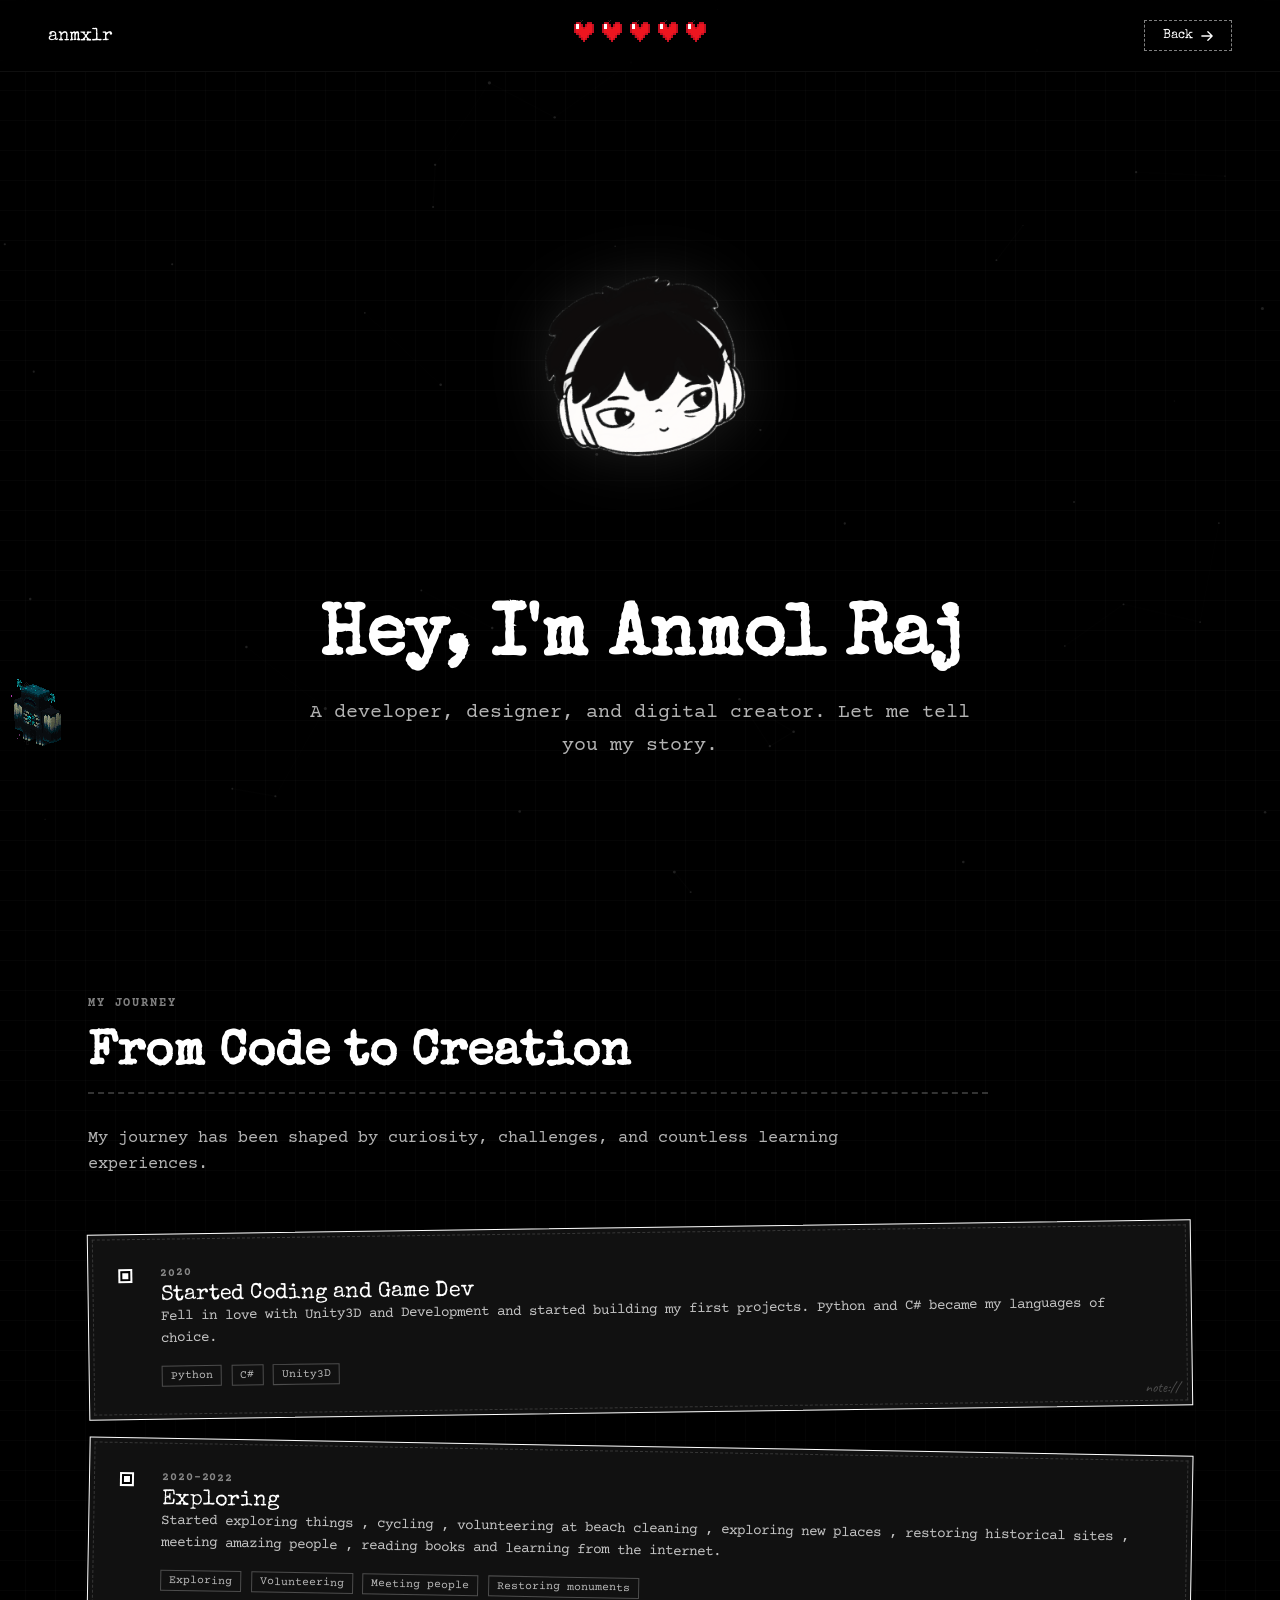
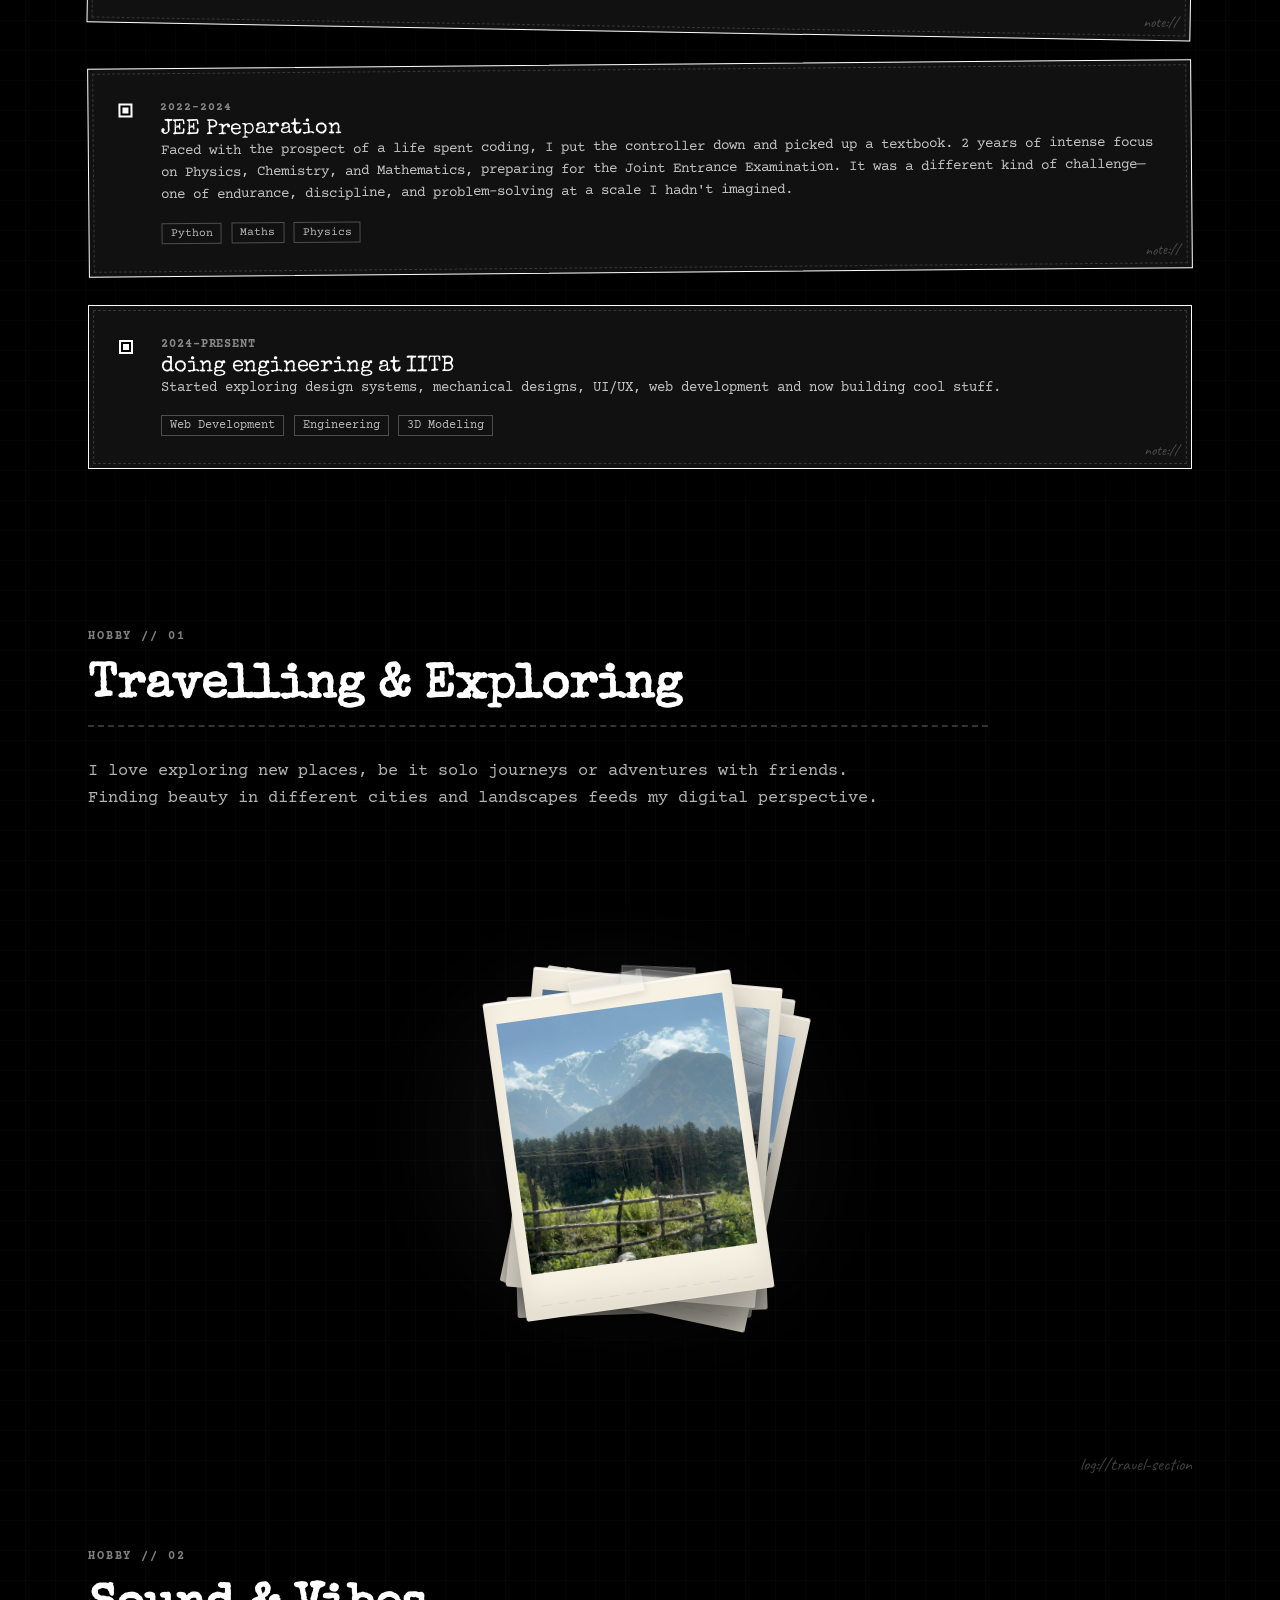
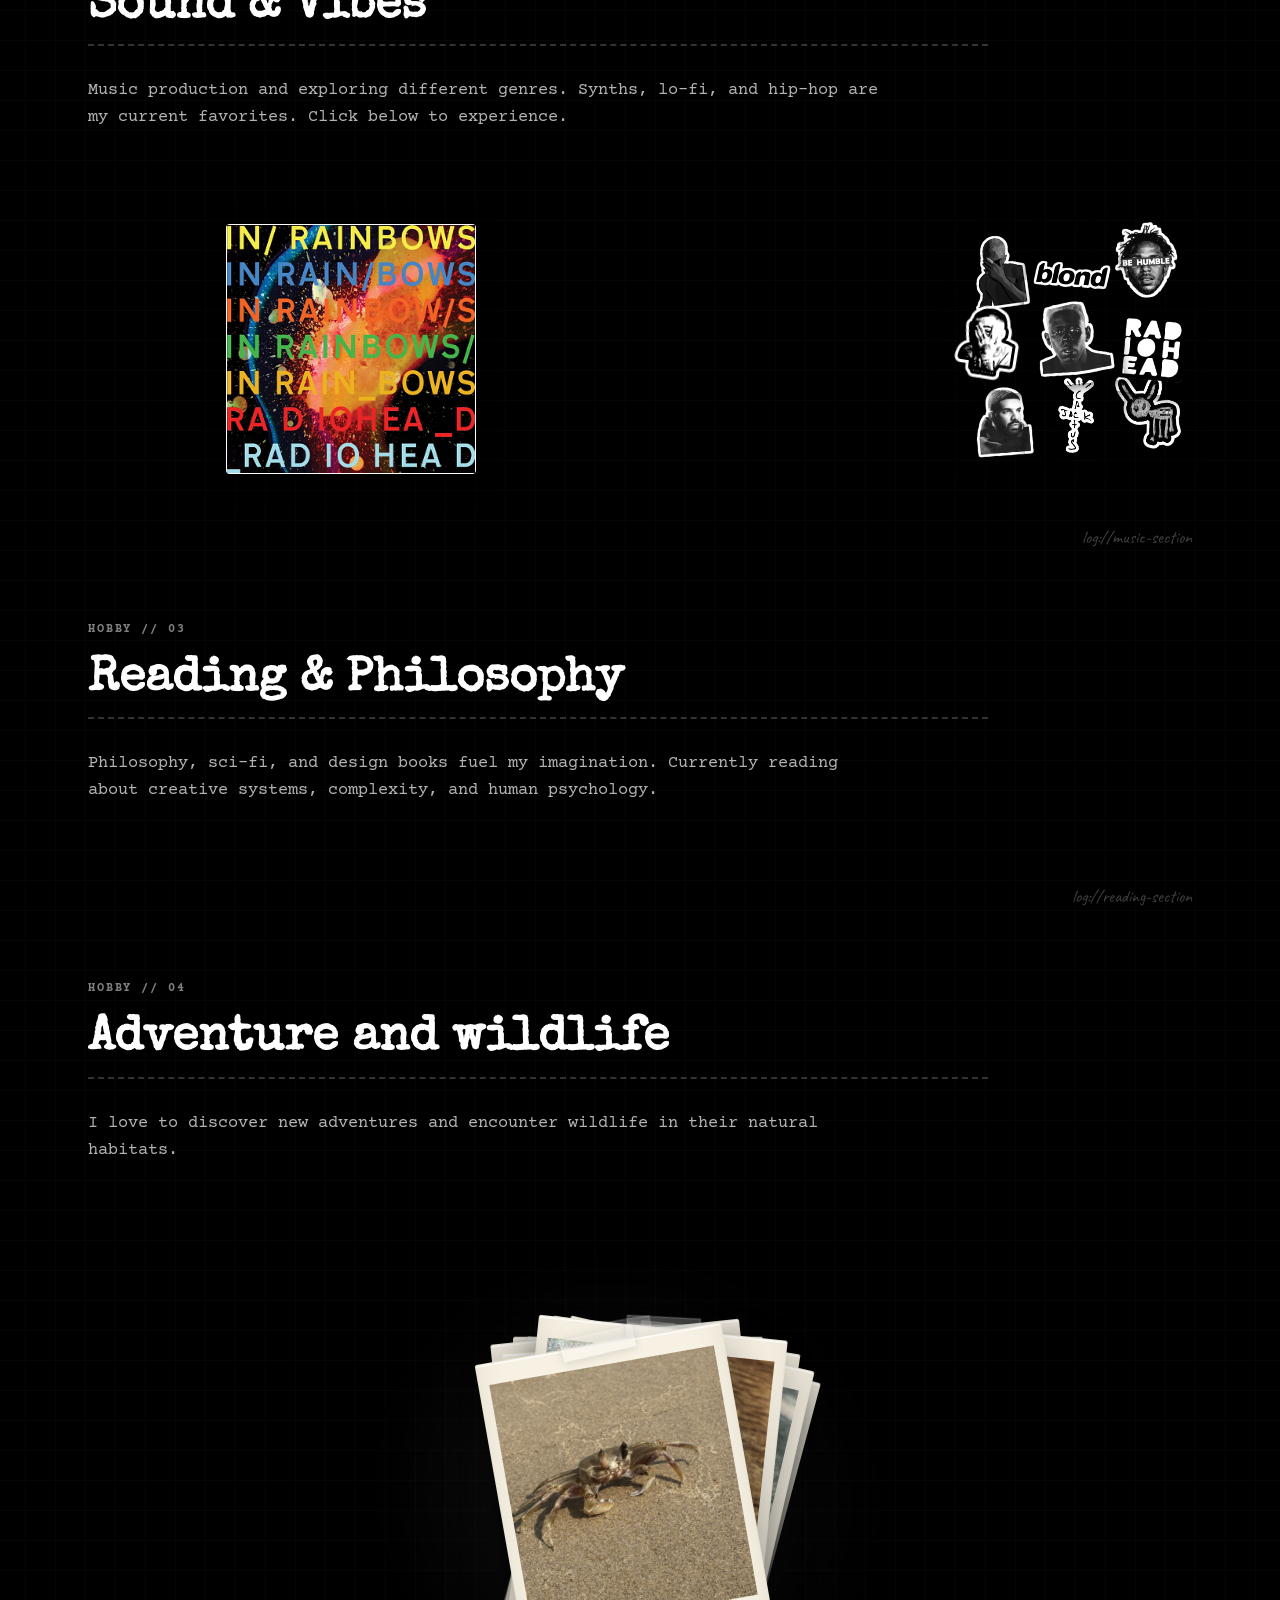
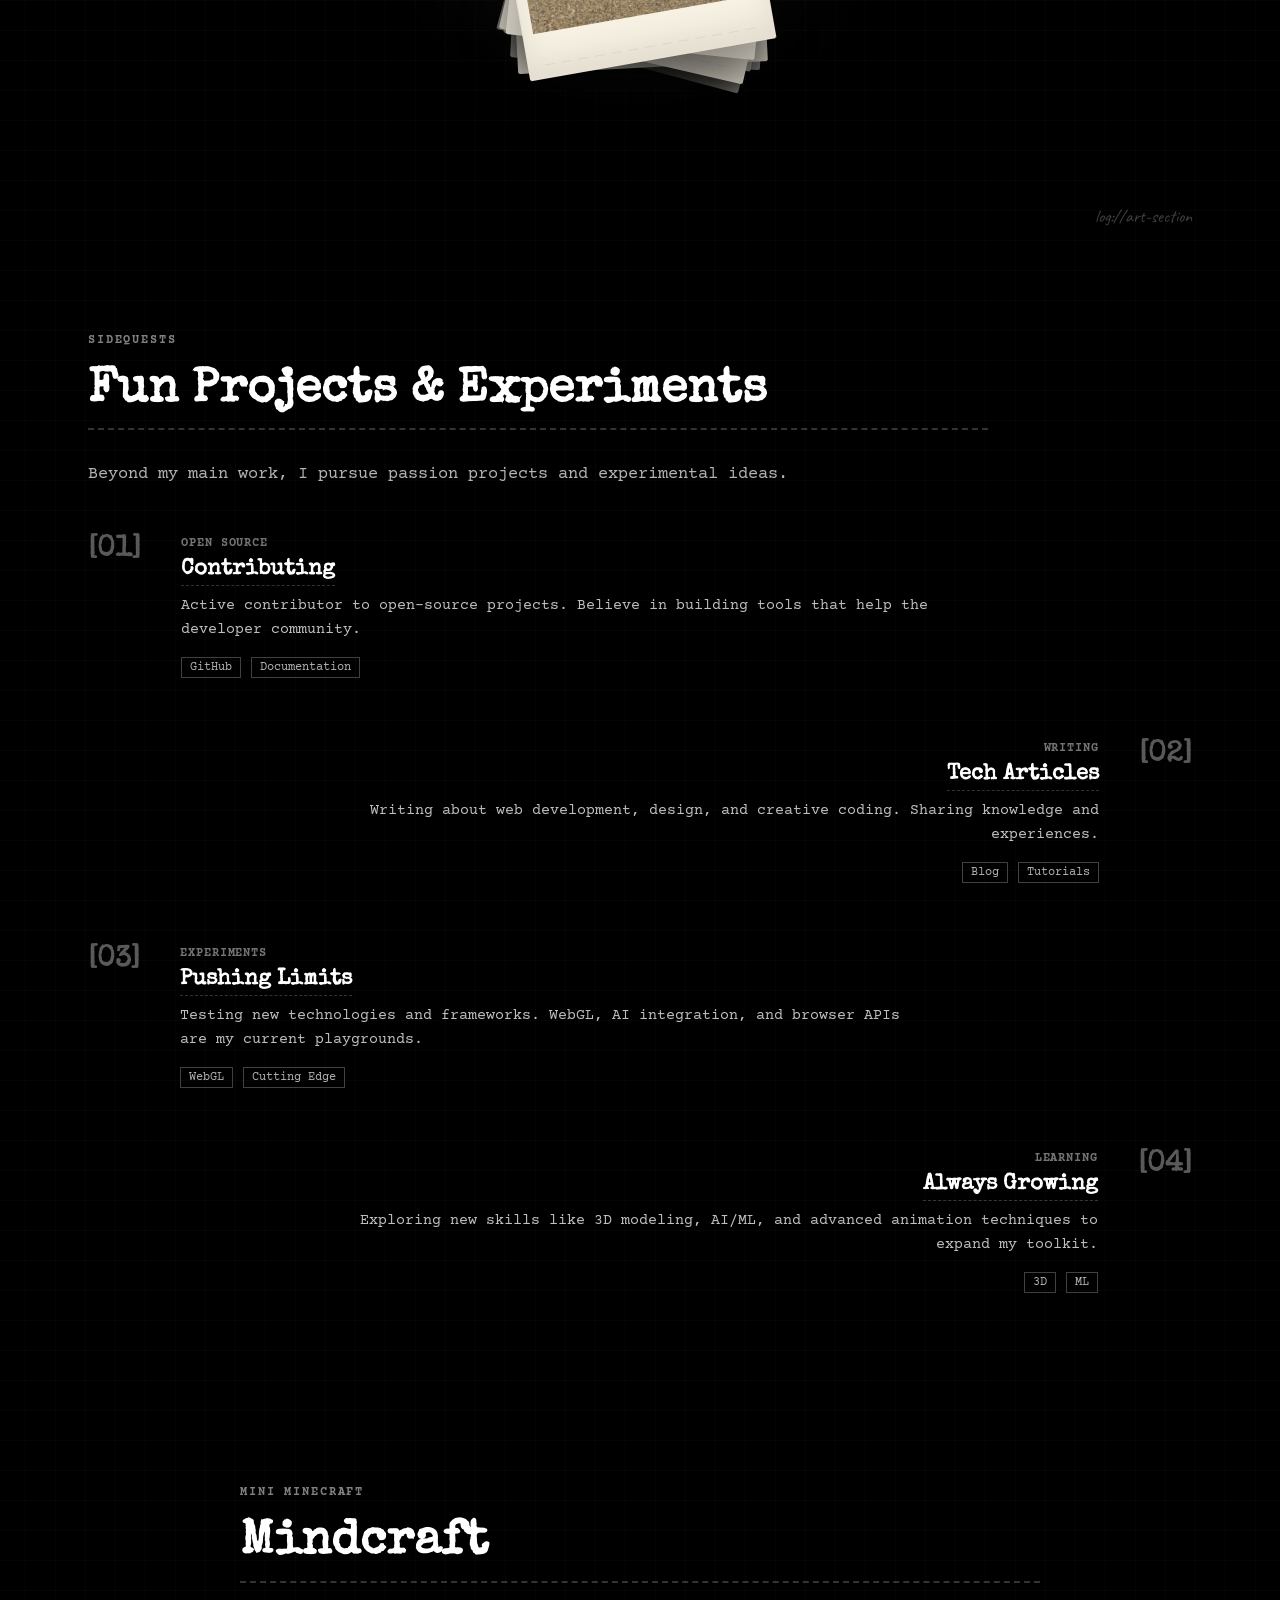
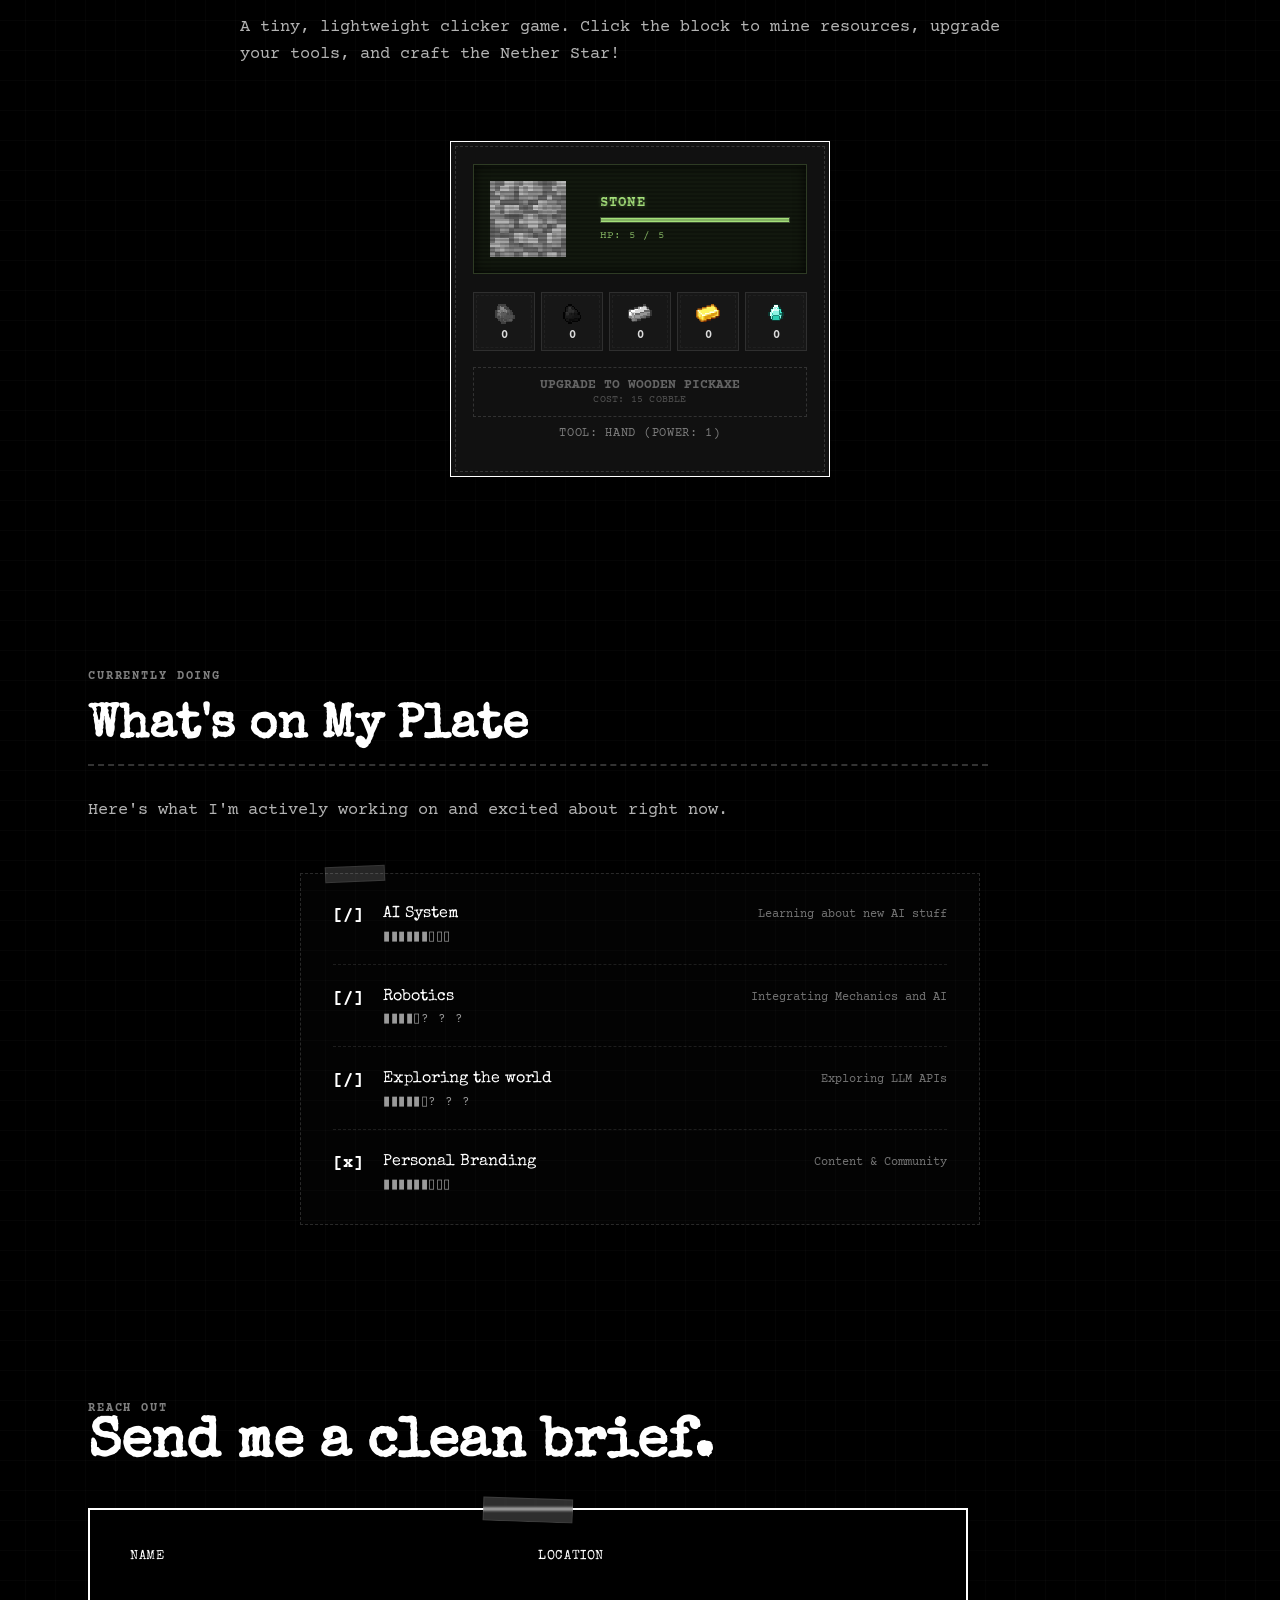
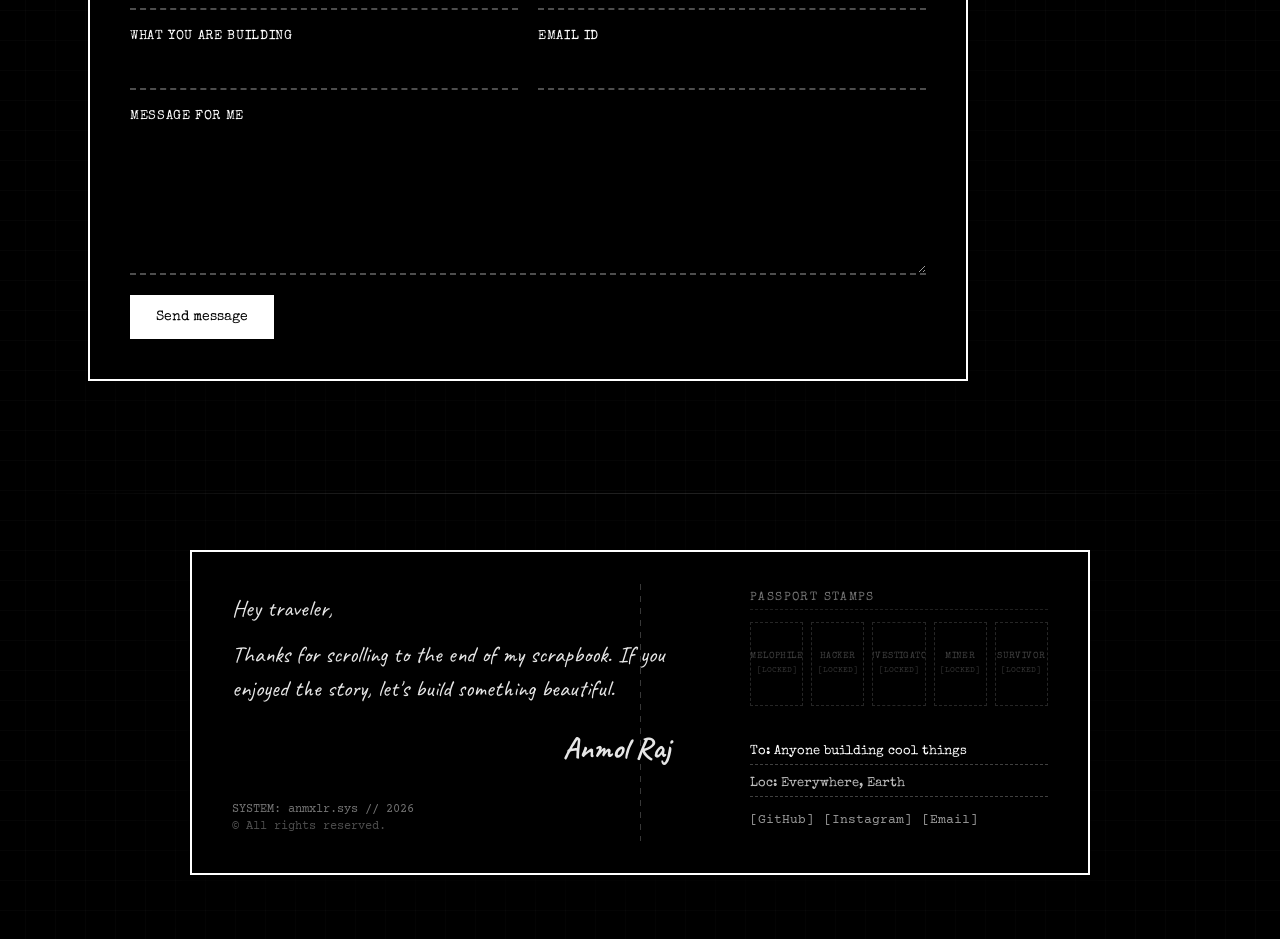
==== commit afccfe86: "update" ====
--- a/src/components/about.html
+++ b/src/components/about.html
@@ -41,8 +41,7 @@
 
         <!-- ── Hero Section ────────────────────────────── -->
         <section class="about-hero" id="about-hero">
-            <img src="../assets/images/about/decor/cofee.png" class="decor-image decor-coffee" alt=""
-                draggable="false">
+            <img src="../assets/images/about/decor/cofee.png" class="decor-image decor-coffee" alt="" draggable="false">
             <img src="../assets/images/about/decor/leaf.png" class="decor-image decor-hero-leaf" alt=""
                 draggable="false">
             <div class="hero-animated-container">
@@ -207,6 +206,7 @@
                         <audio id="vinyl-audio" src="../assets/audio/wierdfishes.mp3" loop></audio>
                     </div>
                 </div>
+
 
                 <div class="artists-collage">
                     <div class="collage-item">
@@ -407,9 +407,21 @@
                     <!-- Screen Area -->
                     <div class="mc-screen">
                         <div class="mc-block-container">
+                            <div class="mc-mobile-tool" id="mc-mobile-tool" aria-live="polite">
+                                <span class="mc-mobile-tool-label">Tool</span>
+                                <span class="mc-mobile-tool-visual" id="mc-mobile-tool-visual">
+                                    <span class="mc-mobile-tool-hand">HAND</span>
+                                    <img id="mc-mobile-tool-img" alt="" draggable="false">
+                                </span>
+                                <span class="mc-mobile-tool-name" id="mc-mobile-tool-name">Hand</span>
+                            </div>
                             <div class="mc-block" id="mc-active-block">
                                 <div class="mc-block-cracks" id="mc-block-cracks"></div>
                                 <span class="mc-block-symbol" id="mc-block-symbol">🪨</span>
+                            </div>
+                            <div class="mc-touch-tool" id="mc-touch-tool" aria-hidden="true">
+                                <span class="mc-touch-tool-hand">HAND</span>
+                                <img id="mc-touch-tool-img" alt="" draggable="false">
                             </div>
                         </div>
                         <div class="mc-screen-stats">
@@ -597,6 +609,11 @@
                             <div class="passport-stamp-slot" id="stamp-miner">
                                 <div class="stamp-holes"></div>
                                 <span class="stamp-title">MINER</span>
+                                <span class="stamp-status">[LOCKED]</span>
+                            </div>
+                            <div class="passport-stamp-slot" id="stamp-survivor">
+                                <div class="stamp-holes"></div>
+                                <span class="stamp-title">SURVIVOR</span>
                                 <span class="stamp-status">[LOCKED]</span>
                             </div>
                         </div>
@@ -633,4 +650,4 @@
     <script src="about.js"></script>
 </body>
 
-</html>
+</html>
--- a/src/components/about.css
+++ b/src/components/about.css
@@ -28,6 +28,22 @@
 *::-webkit-selection {
   background-color: #d00000 !important;
   color: #000000;
+}
+
+a,
+button,
+input[type="submit"],
+input[type="button"],
+[role="button"],
+.mc-block,
+.vinyl-sleeve,
+.vinyl-disk-img,
+.collage-item,
+.stack-photo,
+.tag,
+.logo,
+.magnetic-link {
+  touch-action: manipulation;
 }
 
 html {
@@ -1172,9 +1188,15 @@
 
 .passport-stamps-grid {
   display: grid;
-  grid-template-columns: repeat(4, 1fr);
+  grid-template-columns: repeat(5, 1fr);
   gap: 8px;
   width: 100%;
+}
+
+@media (max-width: 620px) {
+  .passport-stamps-grid {
+    grid-template-columns: repeat(3, 1fr);
+  }
 }
 
 .passport-stamp-slot {
@@ -1235,6 +1257,7 @@
 .passport-stamp-slot:nth-child(2).unlocked { --rot: 2deg; }
 .passport-stamp-slot:nth-child(3).unlocked { --rot: -2deg; }
 .passport-stamp-slot:nth-child(4).unlocked { --rot: 3deg; }
+.passport-stamp-slot:nth-child(5).unlocked { --rot: -3deg; }
 
 /* Apply holes to unlocked stamps only */
 .passport-stamp-slot:not(.unlocked) .stamp-holes {
@@ -2235,6 +2258,31 @@
   section:hover .decor-image {
     opacity: 0.35;
   }
+
+  .vinyl-player-container {
+    padding: 0 10px;
+  }
+  .vinyl-player {
+    width: 320px;
+    height: 190px;
+  }
+  .vinyl-sleeve {
+    width: 160px;
+    height: 160px;
+    top: 15px;
+  }
+  .vinyl-disk-wrapper {
+    width: 150px;
+    height: 150px;
+    top: 20px;
+    left: 5px;
+  }
+  .vinyl-player.playing .vinyl-disk-wrapper {
+    transform: translateX(110px);
+  }
+  .vinyl-player:hover:not(.playing) .vinyl-disk-wrapper {
+    transform: translateX(30px) rotate(15deg);
+  }
 }
 
 /* ── Minecraft Pocket Miner Mini Game ──────────────── */
@@ -2309,7 +2357,13 @@
   display: flex;
   align-items: center;
   justify-content: center;
+  position: relative;
   z-index: 2;
+}
+
+.mc-mobile-tool,
+.mc-touch-tool {
+  display: none;
 }
 
 .mc-block {
@@ -2553,6 +2607,155 @@
 
 .mc-block.shake {
   animation: mc-shake 0.15s ease-in-out;
+}
+
+@keyframes mc-tool-hammer {
+  0% {
+    opacity: 0;
+    transform: translate(-50%, -50%) translate(46px, -56px) rotate(-48deg) scale(0.86);
+  }
+
+  18% {
+    opacity: 1;
+    transform: translate(-50%, -50%) translate(24px, -34px) rotate(-24deg) scale(1);
+  }
+
+  46% {
+    opacity: 1;
+    transform: translate(-50%, -50%) translate(2px, -6px) rotate(18deg) scale(1.06);
+  }
+
+  72% {
+    opacity: 1;
+    transform: translate(-50%, -50%) translate(18px, -28px) rotate(-36deg) scale(0.98);
+  }
+
+  100% {
+    opacity: 0;
+    transform: translate(-50%, -50%) translate(44px, -54px) rotate(-48deg) scale(0.86);
+  }
+}
+
+@media (max-width: 768px) {
+  .mc-screen {
+    gap: 12px;
+    overflow: visible;
+  }
+
+  .mc-mobile-tool {
+    position: absolute;
+    left: 50%;
+    top: -58px;
+    min-width: 132px;
+    min-height: 48px;
+    transform: translateX(-50%);
+    display: grid;
+    grid-template-columns: 38px minmax(0, 1fr);
+    grid-template-rows: auto auto;
+    column-gap: 8px;
+    align-items: center;
+    padding: 7px 9px;
+    border: 1px solid rgba(164, 224, 122, 0.55);
+    background: rgba(10, 18, 8, 0.92);
+    box-shadow:
+      0 0 0 1px rgba(0, 0, 0, 0.55),
+      0 8px 20px rgba(0, 0, 0, 0.38),
+      inset 0 0 12px rgba(164, 224, 122, 0.08);
+    color: #a4e07a;
+    font-family: 'Courier Prime', Courier, monospace;
+    pointer-events: none;
+    z-index: 12;
+  }
+
+  .mc-mobile-tool-label {
+    grid-column: 2;
+    font-size: 0.54rem;
+    font-weight: 800;
+    letter-spacing: 0.16em;
+    text-transform: uppercase;
+    opacity: 0.68;
+  }
+
+  .mc-mobile-tool-visual {
+    grid-row: 1 / span 2;
+    width: 34px;
+    height: 34px;
+    display: grid;
+    place-items: center;
+    border: 1px dashed rgba(164, 224, 122, 0.36);
+    background: rgba(164, 224, 122, 0.08);
+  }
+
+  .mc-mobile-tool-name {
+    grid-column: 2;
+    min-width: 0;
+    font-size: 0.68rem;
+    font-weight: 800;
+    line-height: 1.05;
+    text-transform: uppercase;
+    white-space: nowrap;
+    overflow: hidden;
+    text-overflow: ellipsis;
+    text-shadow: 0 0 4px rgba(164, 224, 122, 0.35);
+  }
+
+  .mc-mobile-tool img,
+  .mc-touch-tool img {
+    width: 100%;
+    height: 100%;
+    object-fit: contain;
+    image-rendering: pixelated;
+    filter: drop-shadow(0 3px 0 rgba(0, 0, 0, 0.55));
+  }
+
+  .mc-mobile-tool-hand,
+  .mc-touch-tool-hand {
+    display: grid;
+    place-items: center;
+    width: 100%;
+    height: 100%;
+    color: #a4e07a;
+    font-family: 'Courier Prime', Courier, monospace;
+    font-size: 0.58rem;
+    font-weight: 900;
+    letter-spacing: 0.04em;
+  }
+
+  .mc-mobile-tool.has-image .mc-mobile-tool-hand,
+  .mc-touch-tool.has-image .mc-touch-tool-hand {
+    display: none;
+  }
+
+  .mc-mobile-tool:not(.has-image) img,
+  .mc-touch-tool:not(.has-image) img {
+    display: none;
+  }
+
+  .mc-touch-tool {
+    position: absolute;
+    left: 50%;
+    top: 50%;
+    width: 58px;
+    height: 58px;
+    display: grid;
+    place-items: center;
+    opacity: 0;
+    pointer-events: none;
+    z-index: 14;
+    transform-origin: 18% 82%;
+  }
+
+  .mc-touch-tool:not(.has-image) {
+    width: 50px;
+    height: 32px;
+    border: 1px solid rgba(164, 224, 122, 0.65);
+    background: rgba(10, 18, 8, 0.9);
+    box-shadow: 0 8px 18px rgba(0, 0, 0, 0.36);
+  }
+
+  .mc-touch-tool.swing {
+    animation: mc-tool-hammer 0.34s cubic-bezier(0.2, 0.9, 0.25, 1) both;
+  }
 }
 
 @keyframes mc-particle-fade {
